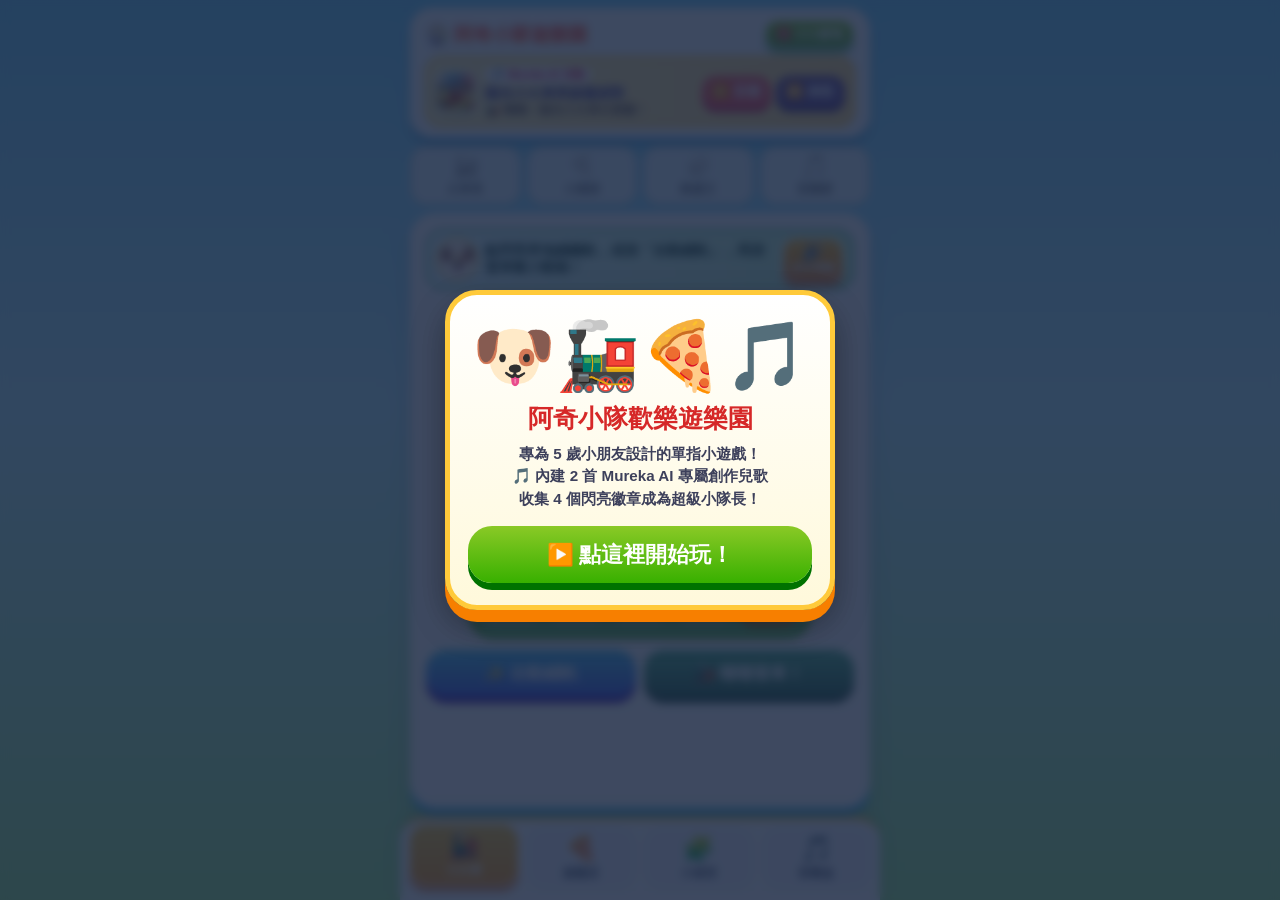
==== fun-park/index.html @ 5bff20da "feat: add Mureka Fun Park mini-games & upgrade 3D voxel models (flowers, grass, chalkboard, desk+cha" ====
<!DOCTYPE html>
<html lang="zh-Hant">
<head>
  <meta charset="UTF-8" />
  <meta name="viewport" content="width=device-width, initial-scale=1.0, maximum-scale=1.0, user-scalable=no" />
  <title>阿奇小隊歡樂遊樂園 🎡 Mureka 兒歌派對</title>
  <link rel="stylesheet" href="styles.css" />
</head>
<body>
  <!-- Kid-Friendly Drifting Sky Clouds -->
  <div class="sky-decor" aria-hidden="true">
    <span class="sky-cloud c1">☁️</span>
    <span class="sky-cloud c2">⛅</span>
    <span class="sky-cloud c3">☁️</span>
    <span class="sky-cloud c4">🎈</span>
  </div>

  <!-- Welcome Modal -->
  <div class="welcome-overlay" id="welcomeModal">
    <div class="welcome-card">
      <div class="welcome-mascot">🐶🚂🍕🎵</div>
      <div class="welcome-title">阿奇小隊歡樂遊樂園</div>
      <div class="welcome-sub">
        專為 5 歲小朋友設計的單指小遊戲！<br/>
        🎵 內建 2 首 <b>Mureka AI</b> 專屬創作兒歌<br/>
        收集 4 個閃亮徽章成為超級小隊長！
      </div>
      <button type="button" class="start-play-btn" id="startPlayBtn">▶️ 點這裡開始玩！</button>
    </div>
  </div>

  <!-- Super Duggee Grand Trophy Celebration Modal -->
  <div class="welcome-overlay trophy-overlay" id="trophyModal" hidden>
    <div class="welcome-card trophy-card">
      <div class="trophy-sparkles" aria-hidden="true">✨🌟🎆🌟✨</div>
      <div class="welcome-mascot trophy-mascot">🏆🐶👑</div>
      <div class="welcome-title trophy-title">超級阿奇總隊長大獎盃！</div>
      <div class="welcome-sub">
        太神啦！4 個閃亮徽章全部收集完成！<br/>
        全遊樂園的小動物都為你歡呼拍拍手！
      </div>
      <div class="trophy-badges-row">
        <span class="trophy-pill">🚂 火車長</span>
        <span class="trophy-pill">🍕 小廚師</span>
        <span class="trophy-pill">🧩 救援王</span>
        <span class="trophy-pill">🎵 音樂家</span>
      </div>
      <div class="trophy-actions">
        <button type="button" class="big-btn btn-orange" id="trophyFireworkBtn">🎆 放煙火慶祝！</button>
        <button type="button" class="start-play-btn" id="closeTrophyBtn">🎉 繼續開心玩！</button>
      </div>
    </div>
  </div>

  <div class="app-shell">
    <!-- Top Header & Mureka Music Box -->
    <header class="top-header">
      <div class="title-row">
        <div class="app-title">🎡 阿奇小隊遊樂園</div>
        <a class="back-mc-btn" href="../">🧱 小小麥塊</a>
      </div>
      <div class="mureka-bar">
        <img id="murekaCover" class="mureka-cover" src="audio/cover1.jpg" alt="Mureka Cover" />
        <div class="mureka-info">
          <span class="mureka-tag">🎵 Mureka AI 兒歌</span>
          <div class="mureka-song-title" id="songTitle">陽光小火車與披薩派對</div>
          <div class="mureka-lyric" id="songLyric">🚂 嘟嘟～陽光小火車出發囉！</div>
        </div>
        <div class="mureka-controls">
          <button class="music-btn" id="playPauseBtn" aria-label="播放或暫停">▶️ 音樂</button>
          <button class="music-btn secondary" id="nextSongBtn" aria-label="換歌">⏭️ 換歌</button>
        </div>
      </div>
    </header>

    <!-- Collectible Badges Bar -->
    <section class="badge-bar" aria-label="徽章收集列">
      <div class="badge-slot" id="badge-train">
        <span class="b-icon">🚂</span>
        <span>火車長</span>
      </div>
      <div class="badge-slot" id="badge-chef">
        <span class="b-icon">🍕</span>
        <span>小廚師</span>
      </div>
      <div class="badge-slot" id="badge-maze">
        <span class="b-icon">🧩</span>
        <span>救援王</span>
      </div>
      <div class="badge-slot" id="badge-music">
        <span class="b-icon">🎵</span>
        <span>音樂家</span>
      </div>
    </section>

    <!-- Super Duggee Grand Trophy Banner (Unlocks when all 4 badges are earned) -->
    <button type="button" class="grand-trophy-banner" id="grandTrophyBanner" hidden>
      <span class="gt-icon">🏆</span>
      <span class="gt-text">超級阿奇總隊長大獎盃！點我慶祝</span>
      <span class="gt-icon">👑</span>
    </button>

    <!-- Main Interactive Stage -->
    <main class="game-card">
      <!-- Game 1: Train Track Builder -->
      <section class="game-panel active" id="panel-train">
        <div class="coach-banner">
          <div class="coach-avatar" data-voice="train">🐶</div>
          <div class="coach-text" id="trainCoach">點閃亮草地鋪鐵軌，或按「自動鋪軌」，再按發車載小動物！</div>
          <button type="button" class="voice-guide-btn" data-voice="train" aria-label="語音導覽">
            <span class="vg-icon">🔊</span>
            <span>語音導覽</span>
          </button>
        </div>
        <div class="train-stage-wrap">
          <div class="whistle-toast" id="whistleToast" hidden>🚂💨 嘟—嘟～！火車鳴笛囉！</div>
          <div class="grid-5x5" id="trainGrid"></div>
        </div>
        <div class="action-row">
          <button type="button" class="big-btn btn-blue" id="autoTrackBtn">✨ 自動鋪軌</button>
          <button type="button" class="big-btn btn-green" id="runTrainBtn">🚂 嘟嘟發車！</button>
        </div>
      </section>

      <!-- Game 2: Pizza & Ice Cream Shop -->
      <section class="game-panel" id="panel-chef">
        <div class="coach-banner">
          <div class="coach-avatar" id="chefAvatar" data-voice="chef">🦁</div>
          <div class="coach-text" id="chefCoach">小客人肚子餓了！點下面的配料放到餐點上吧！</div>
          <button type="button" class="voice-guide-btn" data-voice="chef" aria-label="語音導覽">
            <span class="vg-icon">🔊</span>
            <span>語音導覽</span>
          </button>
        </div>
        <div class="chef-order-box">
          <div class="customer-box">
            <span class="customer-face" id="customerFace">🦁</span>
            <span id="orderTitle">想吃：陽光披薩</span>
          </div>
          <div class="order-targets" id="orderTargets"></div>
        </div>
        <div class="pizza-plate-wrap">
          <div class="pizza-base" id="pizzaBase"></div>
        </div>
        <div class="topping-grid" id="toppingGrid"></div>
        <div class="action-row">
          <button type="button" class="big-btn btn-orange" id="switchDishBtn">🍨 換做冰淇淋</button>
          <button type="button" class="big-btn btn-pink" id="serveDishBtn">🔥 烤好端上桌！</button>
        </div>
      </section>

      <!-- Game 3: Forest Rescue Maze -->
      <section class="game-panel" id="panel-maze">
        <div class="coach-banner">
          <div class="coach-avatar" data-voice="maze">🧭</div>
          <div class="coach-text" id="mazeCoach">點格子或方向鍵，幫阿奇敲碎石頭、救出小動物再到紅旗！</div>
          <button type="button" class="voice-guide-btn" data-voice="maze" aria-label="語音導覽">
            <span class="vg-icon">🔊</span>
            <span>語音導覽</span>
          </button>
        </div>
        <div class="grid-5x5" id="mazeGrid"></div>
        <div class="dpad-row">
          <button type="button" class="dpad-btn" data-dir="left">⬅️</button>
          <button type="button" class="dpad-btn" data-dir="up">⬆️</button>
          <button type="button" class="dpad-btn" data-dir="down">⬇️</button>
          <button type="button" class="dpad-btn" data-dir="right">➡️</button>
        </div>
        <div class="action-row">
          <button type="button" class="big-btn btn-blue" id="newMazeBtn">🔄 換一關迷宮</button>
        </div>
      </section>

      <!-- Game 4: Mureka Music Toybox -->
      <section class="game-panel" id="panel-music">
        <div class="coach-banner">
          <div class="coach-avatar" data-voice="music">🎤</div>
          <div class="coach-text" id="musicCoach">跟著 Mureka 兒歌一起彈彩虹木琴、點小動物合唱團！</div>
          <button type="button" class="voice-guide-btn" data-voice="music" aria-label="語音導覽">
            <span class="vg-icon">🔊</span>
            <span>語音導覽</span>
          </button>
        </div>
        <div class="animal-choir" id="animalChoir"></div>
        <div class="xylo-row" id="xyloRow"></div>
        <div class="drum-row" id="drumRow"></div>
        <div class="action-row">
          <button type="button" class="big-btn btn-rainbow" id="autoMelodyBtn">🎵 自動演奏兒歌</button>
        </div>
      </section>
    </main>

    <!-- Bottom Tab Navigation -->
    <nav class="bottom-tabs" aria-label="遊戲選擇">
      <button class="tab-btn active" data-tab="train">
        <span class="t-icon">🚂</span>
        <span>小火車</span>
      </button>
      <button class="tab-btn" data-tab="chef">
        <span class="t-icon">🍕</span>
        <span>披薩店</span>
      </button>
      <button class="tab-btn" data-tab="maze">
        <span class="t-icon">🧩</span>
        <span>小迷宮</span>
      </button>
      <button class="tab-btn" data-tab="music">
        <span class="t-icon">🎵</span>
        <span>音樂盒</span>
      </button>
    </nav>
  </div>

  <audio id="bgmAudio" preload="auto" loop></audio>
  <script src="game.js"></script>
</body>
</html>
---- fun-park/styles.css ----
* {
  box-sizing: border-box;
  margin: 0;
  padding: 0;
  user-select: none;
  -webkit-user-select: none;
  -webkit-touch-callout: none;
  -webkit-tap-highlight-color: transparent;
  touch-action: manipulation;
}

[hidden] {
  display: none !important;
}

body {
  font-family: "PingFang TC", "Microsoft JhengHei", "Noto Sans TC", sans-serif;
  background: linear-gradient(180deg, #74d4ff 0%, #b8f1ff 45%, #a2f08d 100%);
  min-height: 100vh;
  min-height: 100dvh;
  color: #2b2d42;
  overflow-x: hidden;
  display: flex;
  flex-direction: column;
  align-items: center;
}

/* Drifting Sky Clouds Background */
.sky-decor {
  position: fixed;
  inset: 0;
  pointer-events: none;
  z-index: 0;
  overflow: hidden;
}

.sky-cloud {
  position: absolute;
  opacity: 0.68;
  filter: drop-shadow(0 4px 8px rgba(255, 255, 255, 0.6));
  animation: driftCloud 34s linear infinite;
}

.sky-cloud.c1 { top: 4%; left: -12%; font-size: 3.2rem; animation-duration: 32s; }
.sky-cloud.c2 { top: 16%; left: -18%; font-size: 2.6rem; animation-duration: 42s; animation-delay: -14s; }
.sky-cloud.c3 { top: 32%; left: -15%; font-size: 2.8rem; animation-duration: 38s; animation-delay: -24s; }
.sky-cloud.c4 { top: 24%; left: -10%; font-size: 2rem; animation-duration: 28s; animation-delay: -7s; opacity: 0.78; }

@keyframes driftCloud {
  0% { transform: translateX(0) translateY(0); }
  50% { transform: translateX(60vw) translateY(-8px); }
  100% { transform: translateX(125vw) translateY(0); }
}

.app-shell {
  width: 100%;
  max-width: 480px;
  min-height: 100vh;
  min-height: 100dvh;
  display: flex;
  flex-direction: column;
  padding: 8px 10px calc(92px + env(safe-area-inset-bottom, 0px));
  position: relative;
  z-index: 1;
}

/* Header & Mureka Player */
.top-header {
  background: rgba(255, 255, 255, 0.94);
  border-radius: 22px;
  padding: 8px 12px;
  box-shadow: 0 6px 0 #4ea8de, 0 8px 16px rgba(0,0,0,0.12);
  border: 3px solid #ffffff;
  margin-bottom: 8px;
}

.title-row {
  display: flex;
  align-items: center;
  justify-content: space-between;
  margin-bottom: 6px;
}

.app-title {
  font-size: 1.2rem;
  font-weight: 900;
  color: #ff595e;
  text-shadow: 1px 1px 0 #ffe66d;
  display: flex;
  align-items: center;
  gap: 6px;
}

.back-mc-btn {
  text-decoration: none;
  background: linear-gradient(180deg, #8ac926, #55a630);
  color: #fff;
  font-size: 0.78rem;
  font-weight: 800;
  padding: 5px 10px;
  border-radius: 14px;
  box-shadow: 0 3px 0 #2b9348;
  border: 2px solid #fff;
}

.mureka-bar {
  display: flex;
  align-items: center;
  gap: 8px;
  background: linear-gradient(90deg, #fff3b0, #ffda85);
  border-radius: 16px;
  padding: 6px 8px;
  border: 2px solid #ffca3a;
}

.mureka-cover {
  width: 42px;
  height: 42px;
  border-radius: 12px;
  object-fit: cover;
  border: 2px solid #fff;
  box-shadow: 0 2px 6px rgba(0,0,0,0.18);
  animation: spinSlow 10s linear infinite;
  animation-play-state: paused;
}

.mureka-cover.playing {
  animation-play-state: running;
}

@keyframes spinSlow {
  from { transform: rotate(0deg); }
  to { transform: rotate(360deg); }
}

.mureka-info {
  flex: 1;
  min-width: 0;
}

.mureka-tag {
  font-size: 0.68rem;
  font-weight: 800;
  color: #d90429;
  background: #fff;
  padding: 1px 6px;
  border-radius: 8px;
  display: inline-block;
  margin-bottom: 2px;
}

.mureka-song-title {
  font-size: 0.85rem;
  font-weight: 900;
  color: #3d348b;
  white-space: nowrap;
  overflow: hidden;
  text-overflow: ellipsis;
}

.mureka-lyric {
  font-size: 0.74rem;
  color: #6c584c;
  font-weight: 700;
  white-space: nowrap;
  overflow: hidden;
  text-overflow: ellipsis;
}

.mureka-controls {
  display: flex;
  gap: 5px;
}

.music-btn {
  border: none;
  background: #ff595e;
  color: #fff;
  font-size: 0.85rem;
  font-weight: 900;
  padding: 7px 10px;
  border-radius: 14px;
  box-shadow: 0 4px 0 #c9184a;
  cursor: pointer;
  display: flex;
  align-items: center;
  gap: 3px;
}

.music-btn.secondary {
  background: #6a4c93;
  box-shadow: 0 4px 0 #4a2c73;
}

.music-btn:active {
  transform: translateY(2px);
}

/* Badges Bar */
.badge-bar {
  display: grid;
  grid-template-columns: repeat(4, 1fr);
  gap: 6px;
  margin-bottom: 8px;
}

.badge-slot {
  background: rgba(255,255,255,0.75);
  border: 2px dashed #adb5bd;
  border-radius: 16px;
  padding: 5px 4px;
  text-align: center;
  font-size: 0.75rem;
  font-weight: 800;
  color: #6c757d;
  transition: all 0.3s cubic-bezier(0.34, 1.56, 0.64, 1);
  display: flex;
  flex-direction: column;
  align-items: center;
  gap: 2px;
}

.badge-slot .b-icon {
  font-size: 1.35rem;
  filter: grayscale(1) opacity(0.45);
  transition: all 0.3s;
}

.badge-slot.earned {
  background: linear-gradient(180deg, #fff9db, #ffec99);
  border: 2px solid #fcc419;
  color: #d9480f;
  box-shadow: 0 4px 0 #f59f00;
  transform: scale(1.03);
}

.badge-slot.earned .b-icon {
  filter: none;
  animation: bounceBadge 1.5s infinite;
}

@keyframes bounceBadge {
  0%, 100% { transform: translateY(0); }
  50% { transform: translateY(-4px) scale(1.1); }
}

/* Super Duggee Grand Trophy Banner */
.grand-trophy-banner {
  width: 100%;
  background: linear-gradient(90deg, #ffe066, #ffd43b, #ffec99, #fcc419);
  border: 3px solid #fff;
  border-radius: 18px;
  padding: 7px 12px;
  margin-bottom: 8px;
  display: flex;
  align-items: center;
  justify-content: center;
  gap: 8px;
  font-size: 0.88rem;
  font-weight: 900;
  color: #b5179e;
  box-shadow: 0 5px 0 #e67700, 0 6px 14px rgba(245, 159, 0, 0.35);
  cursor: pointer;
  animation: pulseGold 2s ease-in-out infinite;
}

.grand-trophy-banner:active {
  transform: translateY(3px);
}

.grand-trophy-banner .gt-icon {
  font-size: 1.3rem;
}

@keyframes pulseGold {
  0%, 100% { transform: scale(1); }
  50% { transform: scale(1.02); filter: brightness(1.05); }
}

/* Main Stage Card */
.game-card {
  flex: 1;
  background: rgba(255, 255, 255, 0.95);
  border-radius: 26px;
  padding: 12px;
  border: 4px solid #fff;
  box-shadow: 0 8px 0 #48bfe3, 0 12px 24px rgba(0,0,0,0.14);
  display: flex;
  flex-direction: column;
  justify-content: space-between;
  position: relative;
  overflow: hidden;
}

.game-panel {
  display: none;
  flex-direction: column;
  height: 100%;
  gap: 8px;
}

.game-panel.active {
  display: flex;
}

.coach-banner {
  background: linear-gradient(90deg, #e0fbfc, #c2f8cb);
  border: 2px solid #52b788;
  border-radius: 18px;
  padding: 6px 8px;
  display: flex;
  align-items: center;
  gap: 7px;
}

.coach-avatar {
  font-size: 1.85rem;
  background: #fff;
  width: 42px;
  height: 42px;
  border-radius: 50%;
  display: flex;
  align-items: center;
  justify-content: center;
  border: 2px solid #ffca3a;
  flex-shrink: 0;
  cursor: pointer;
}

.coach-text {
  flex: 1;
  min-width: 0;
  font-size: 0.88rem;
  font-weight: 900;
  color: #1b4332;
  line-height: 1.25;
}

/* One-Tap Voice Guide Button */
.voice-guide-btn {
  flex-shrink: 0;
  border: 2px solid #fff;
  background: linear-gradient(180deg, #ffca3a, #f77f00);
  color: #fff;
  border-radius: 14px;
  padding: 4px 7px;
  min-width: 56px;
  min-height: 44px;
  display: flex;
  flex-direction: column;
  align-items: center;
  justify-content: center;
  gap: 1px;
  font-size: 0.68rem;
  font-weight: 900;
  text-shadow: 0 1px 1px rgba(0,0,0,0.28);
  box-shadow: 0 4px 0 #d9480f;
  cursor: pointer;
  transition: transform 0.12s;
}

.voice-guide-btn .vg-icon {
  font-size: 1.1rem;
  line-height: 1;
}

.voice-guide-btn:active {
  transform: translateY(3px);
}

.voice-guide-btn.speaking {
  background: linear-gradient(180deg, #ff595e, #d90429);
  box-shadow: 0 0 0 4px rgba(255, 89, 94, 0.35), 0 3px 0 #9b001f;
  animation: bounceBadge 0.7s infinite;
}

/* Train Stage & Whistle Toast */
.train-stage-wrap {
  position: relative;
  width: 100%;
}

.whistle-toast {
  position: absolute;
  top: -6px;
  left: 50%;
  transform: translateX(-50%);
  z-index: 8;
  background: linear-gradient(90deg, #ff595e, #ff9f1c);
  color: #fff;
  border: 2px solid #fff;
  border-radius: 999px;
  padding: 4px 14px;
  font-size: 0.85rem;
  font-weight: 900;
  white-space: nowrap;
  box-shadow: 0 4px 12px rgba(0,0,0,0.22);
  pointer-events: none;
  animation: popIn 0.28s cubic-bezier(0.34, 1.56, 0.64, 1);
}

/* Grids (5x5 for Train & Maze) */
.grid-5x5 {
  display: grid;
  grid-template-columns: repeat(5, 1fr);
  gap: 6px;
  width: 100%;
  max-width: 340px;
  margin: 0 auto;
  aspect-ratio: 1 / 1;
  background: #80ed99;
  padding: 8px;
  border-radius: 22px;
  border: 4px solid #38b000;
  box-shadow: inset 0 4px 8px rgba(0,0,0,0.12);
}

.grid-cell {
  background: #b7efc5;
  border-radius: 14px;
  border: 2px solid #6ede8a;
  display: flex;
  align-items: center;
  justify-content: center;
  font-size: 1.75rem;
  position: relative;
  cursor: pointer;
  transition: transform 0.15s, background 0.2s;
}

.grid-cell:active {
  transform: scale(0.9);
}

.grid-cell.guide-gap {
  background: #d8f8b7;
  border: 2px dashed #e67700;
  animation: softHint 1.6s ease-in-out infinite;
}

.grid-cell.guide-gap::before {
  content: "✨";
  font-size: 0.95rem;
  opacity: 0.65;
  position: absolute;
}

.grid-cell.objective-glow {
  box-shadow: 0 0 0 3px #ffca3a, 0 0 12px rgba(255, 159, 28, 0.75);
  border-color: #f77f00;
  animation: softHint 1.4s ease-in-out infinite;
}

@keyframes softHint {
  0%, 100% { transform: scale(1); }
  50% { transform: scale(1.05); }
}

.grid-cell.track {
  background: #ffe5ad;
  border-color: #d97706;
  box-shadow: inset 0 0 0 3px #b45309;
}

.grid-cell.track::after {
  content: "═";
  font-size: 1.4rem;
  color: #78350f;
  font-weight: 900;
  position: absolute;
  opacity: 0.45;
}

.grid-cell.station {
  background: #ffd166;
  border-color: #f77f00;
}

.grid-cell.active-train {
  background: #ffca3a !important;
  transform: scale(1.1);
  z-index: 2;
  box-shadow: 0 0 14px #ff595e;
}

.cell-emoji {
  position: relative;
  z-index: 2;
}

/* Big Action Buttons */
.action-row {
  display: flex;
  gap: 8px;
  justify-content: center;
  margin-top: 4px;
}

.big-btn {
  flex: 1;
  border: none;
  border-radius: 20px;
  padding: 12px 10px;
  font-size: 1.05rem;
  font-weight: 900;
  color: #fff;
  cursor: pointer;
  display: flex;
  align-items: center;
  justify-content: center;
  gap: 6px;
  transition: transform 0.12s;
}

.big-btn:active {
  transform: translateY(4px);
}

.btn-green {
  background: linear-gradient(180deg, #52b788, #2d6a4f);
  box-shadow: 0 6px 0 #1b4332;
}

.btn-orange {
  background: linear-gradient(180deg, #ff9f1c, #f77f00);
  box-shadow: 0 6px 0 #d62828;
}

.btn-blue {
  background: linear-gradient(180deg, #4cc9f0, #4361ee);
  box-shadow: 0 6px 0 #3a0ca3;
}

.btn-pink {
  background: linear-gradient(180deg, #ff70a6, #ff0a54);
  box-shadow: 0 6px 0 #a4133c;
}

.btn-rainbow {
  background: linear-gradient(90deg, #ff595e 0%, #ff9f1c 25%, #38b000 52%, #1982c4 78%, #8338ec 100%);
  box-shadow: 0 6px 0 #480ca8;
  text-shadow: 0 1px 2px rgba(0,0,0,0.3);
}

.btn-rainbow.playing-melody {
  background: linear-gradient(180deg, #ff595e, #d90429);
  box-shadow: 0 6px 0 #800f2f;
}

.pulse-cta {
  animation: ctaPulse 1.1s ease-in-out infinite;
}

@keyframes ctaPulse {
  0%, 100% { transform: scale(1); }
  50% { transform: scale(1.04); filter: brightness(1.1); }
}

/* Pizza & Ice Cream Chef */
.chef-order-box {
  background: #fff3b0;
  border: 3px solid #ffca3a;
  border-radius: 20px;
  padding: 8px 10px;
  display: flex;
  align-items: center;
  justify-content: space-between;
}

.customer-box {
  display: flex;
  align-items: center;
  gap: 6px;
  font-weight: 900;
  font-size: 0.95rem;
}

.customer-face {
  font-size: 2.2rem;
  animation: bounceBadge 1.6s infinite;
}

.order-targets {
  display: flex;
  gap: 6px;
}

.target-pill {
  background: #fff;
  border: 2px solid #ff9f1c;
  border-radius: 14px;
  padding: 4px 8px;
  font-size: 1.25rem;
  display: flex;
  align-items: center;
  gap: 2px;
}

.target-pill.done {
  background: #d8f3dc;
  border-color: #2b9348;
}

.pizza-plate-wrap {
  display: flex;
  justify-content: center;
  align-items: center;
  padding: 6px 0;
}

.pizza-base {
  width: 185px;
  height: 185px;
  border-radius: 50%;
  background: radial-gradient(circle, #ffe66d 58%, #f4a261 62%, #e76f51 100%);
  border: 6px solid #fff;
  box-shadow: 0 8px 20px rgba(0,0,0,0.18);
  position: relative;
  display: flex;
  align-items: center;
  justify-content: center;
}

.pizza-base.icecream-mode {
  background: radial-gradient(circle, #ffd6ff 55%, #ff99c8 75%, #ddb892 100%);
}

.dropped-topping {
  position: absolute;
  font-size: 2rem;
  animation: popIn 0.3s cubic-bezier(0.34, 1.56, 0.64, 1);
  filter: drop-shadow(0 3px 3px rgba(0,0,0,0.2));
}

@keyframes popIn {
  from { transform: scale(0) rotate(-30deg); }
  to { transform: scale(1) rotate(0deg); }
}

.topping-grid {
  display: grid;
  grid-template-columns: repeat(3, 1fr);
  gap: 8px;
}

.topping-btn {
  background: #fff;
  border: 3px solid #ffd166;
  border-radius: 18px;
  padding: 8px 4px;
  font-size: 0.9rem;
  font-weight: 900;
  color: #3d405b;
  box-shadow: 0 4px 0 #f4a261;
  display: flex;
  flex-direction: column;
  align-items: center;
  gap: 2px;
  cursor: pointer;
}

.topping-btn span.t-emo {
  font-size: 1.7rem;
}

.topping-btn:active {
  transform: translateY(3px);
}

/* Maze D-pad */
.dpad-row {
  display: grid;
  grid-template-columns: repeat(4, 1fr);
  gap: 8px;
}

.dpad-btn {
  background: linear-gradient(180deg, #ffca3a, #ff9f1c);
  border: 2px solid #fff;
  border-radius: 18px;
  padding: 10px 0;
  font-size: 1.5rem;
  box-shadow: 0 5px 0 #e36414;
  cursor: pointer;
}

.dpad-btn:active {
  transform: translateY(3px);
}

/* Music Party Box */
.xylo-row {
  display: grid;
  grid-template-columns: repeat(8, 1fr);
  gap: 4px;
  align-items: end;
  height: 118px;
  padding: 6px;
  background: #f8f9fa;
  border-radius: 20px;
  border: 3px solid #dee2e6;
}

.xylo-key {
  border: none;
  border-radius: 14px;
  color: #fff;
  font-weight: 900;
  font-size: 0.82rem;
  display: flex;
  flex-direction: column;
  align-items: center;
  justify-content: space-between;
  padding: 8px 2px;
  cursor: pointer;
  position: relative;
  box-shadow: 0 5px 0 rgba(0,0,0,0.22);
  transition: transform 0.12s, filter 0.12s, box-shadow 0.12s;
}

.xylo-key:active, .xylo-key.hit {
  transform: translateY(4px) scale(0.95);
  filter: brightness(1.2);
}

.xylo-key.auto-glow {
  transform: translateY(-7px) scale(1.07);
  filter: brightness(1.25);
  box-shadow: 0 0 16px rgba(255, 202, 58, 0.95), 0 6px 0 rgba(0,0,0,0.2);
  z-index: 4;
}

.animal-choir {
  display: grid;
  grid-template-columns: repeat(4, 1fr);
  gap: 8px;
}

.choir-btn {
  background: linear-gradient(180deg, #fff, #f1faee);
  border: 3px solid #a8dadc;
  border-radius: 20px;
  padding: 8px 4px;
  display: flex;
  flex-direction: column;
  align-items: center;
  gap: 3px;
  font-weight: 900;
  font-size: 0.82rem;
  color: #1d3557;
  box-shadow: 0 5px 0 #457b9d;
  cursor: pointer;
}

.choir-btn .c-emo {
  font-size: 2rem;
}

.choir-btn.singing {
  background: #fffae5;
  border-color: #ff595e;
  transform: translateY(-4px) scale(1.06);
}

.drum-row {
  display: grid;
  grid-template-columns: repeat(4, 1fr);
  gap: 8px;
}

.drum-btn {
  background: linear-gradient(180deg, #cdb4db, #9d4edd);
  color: #fff;
  border: 2px solid #fff;
  border-radius: 18px;
  padding: 9px 4px;
  font-size: 0.85rem;
  font-weight: 900;
  box-shadow: 0 4px 0 #5a189a;
  cursor: pointer;
  display: flex;
  flex-direction: column;
  align-items: center;
}

.drum-btn span {
  font-size: 1.5rem;
}

/* Bottom Navigation Tabs */
.bottom-tabs {
  position: fixed;
  bottom: 0;
  left: 50%;
  transform: translateX(-50%);
  width: 100%;
  max-width: 480px;
  background: rgba(255,255,255,0.96);
  border-top: 4px solid #ffca3a;
  padding: 6px 8px calc(10px + env(safe-area-inset-bottom, 0px));
  display: grid;
  grid-template-columns: repeat(4, 1fr);
  gap: 6px;
  z-index: 50;
  border-radius: 24px 24px 0 0;
  box-shadow: 0 -4px 16px rgba(0,0,0,0.12);
}

.tab-btn {
  border: 2px solid transparent;
  background: #f1f5f9;
  border-radius: 18px;
  padding: 6px 4px;
  display: flex;
  flex-direction: column;
  align-items: center;
  gap: 2px;
  font-size: 0.78rem;
  font-weight: 900;
  color: #475569;
  cursor: pointer;
}

.tab-btn .t-icon {
  font-size: 1.55rem;
}

.tab-btn.active {
  background: linear-gradient(180deg, #ffca3a, #ff9f1c);
  color: #fff;
  border-color: #fff;
  box-shadow: 0 4px 0 #e36414;
  transform: translateY(-3px);
}

/* Welcome Overlay & Celebration Modal */
.welcome-overlay {
  position: fixed;
  inset: 0;
  background: rgba(20, 33, 61, 0.82);
  backdrop-filter: blur(5px);
  z-index: 100;
  display: flex;
  align-items: center;
  justify-content: center;
  padding: 18px;
}

.welcome-card {
  background: linear-gradient(180deg, #ffffff, #fff9db);
  border: 5px solid #ffca3a;
  border-radius: 32px;
  padding: 22px 18px;
  max-width: 390px;
  width: 100%;
  text-align: center;
  box-shadow: 0 12px 0 #f77f00, 0 16px 32px rgba(0,0,0,0.35);
}

.welcome-mascot {
  font-size: 4.2rem;
  margin-bottom: 6px;
  animation: bounceBadge 1.4s infinite;
}

.welcome-title {
  font-size: 1.55rem;
  font-weight: 900;
  color: #d62828;
  margin-bottom: 8px;
}

.welcome-sub {
  font-size: 0.95rem;
  font-weight: 800;
  color: #3d405b;
  margin-bottom: 16px;
  line-height: 1.45;
}

.start-play-btn {
  width: 100%;
  border: none;
  background: linear-gradient(180deg, #8ac926, #38b000);
  color: #fff;
  font-size: 1.35rem;
  font-weight: 900;
  padding: 14px;
  border-radius: 24px;
  box-shadow: 0 7px 0 #007200;
  cursor: pointer;
}

.start-play-btn:active {
  transform: translateY(4px);
}

/* Super Duggee Grand Trophy Modal Polish */
.trophy-overlay {
  z-index: 120;
}

.trophy-card {
  background: linear-gradient(180deg, #fffdf0 0%, #ffec99 100%);
  border: 6px solid #fcc419;
  box-shadow: 0 12px 0 #e67700, 0 0 40px rgba(255, 212, 59, 0.7);
  animation: popIn 0.38s cubic-bezier(0.34, 1.56, 0.64, 1);
}

.trophy-sparkles {
  font-size: 1.45rem;
  letter-spacing: 4px;
  margin-bottom: 2px;
}

.trophy-mascot {
  font-size: 4.5rem;
}

.trophy-title {
  color: #b5179e;
  text-shadow: 1px 1px 0 #fff;
}

.trophy-badges-row {
  display: grid;
  grid-template-columns: repeat(2, 1fr);
  gap: 8px;
  margin-bottom: 16px;
}

.trophy-pill {
  background: #fff;
  border: 2px solid #f59f00;
  border-radius: 14px;
  padding: 6px 8px;
  font-size: 0.92rem;
  font-weight: 900;
  color: #d9480f;
  box-shadow: 0 3px 0 #fcc419;
}

.trophy-actions {
  display: flex;
  flex-direction: column;
  gap: 10px;
}

/* Particles, Touch Sparkles & Steam Puffs */
.floating-fx {
  position: fixed;
  pointer-events: none;
  z-index: 130;
  font-size: 2rem;
  animation: floatUp 1.2s ease-out forwards;
}

.tap-sparkle {
  position: fixed;
  pointer-events: none;
  z-index: 140;
  font-size: 1.2rem;
  animation: sparkleBurst 0.55s ease-out forwards;
}

.steam-puff {
  position: fixed;
  pointer-events: none;
  z-index: 95;
  font-size: 1.65rem;
  animation: puffUp 0.95s ease-out forwards;
}

@keyframes floatUp {
  0% { opacity: 1; transform: translateY(0) scale(0.8); }
  100% { opacity: 0; transform: translateY(-110px) scale(1.4); }
}

@keyframes sparkleBurst {
  0% { opacity: 1; transform: translate(-50%, -50%) scale(0.4) rotate(0deg); }
  100% { opacity: 0; transform: translate(var(--dx, 0px), var(--dy, -36px)) scale(1.25) rotate(45deg); }
}

@keyframes puffUp {
  0% { opacity: 0.95; transform: translate(-50%, -50%) scale(0.5); }
  100% { opacity: 0; transform: translate(calc(-50% + var(--sx, 14px)), -65px) scale(1.55); }
}
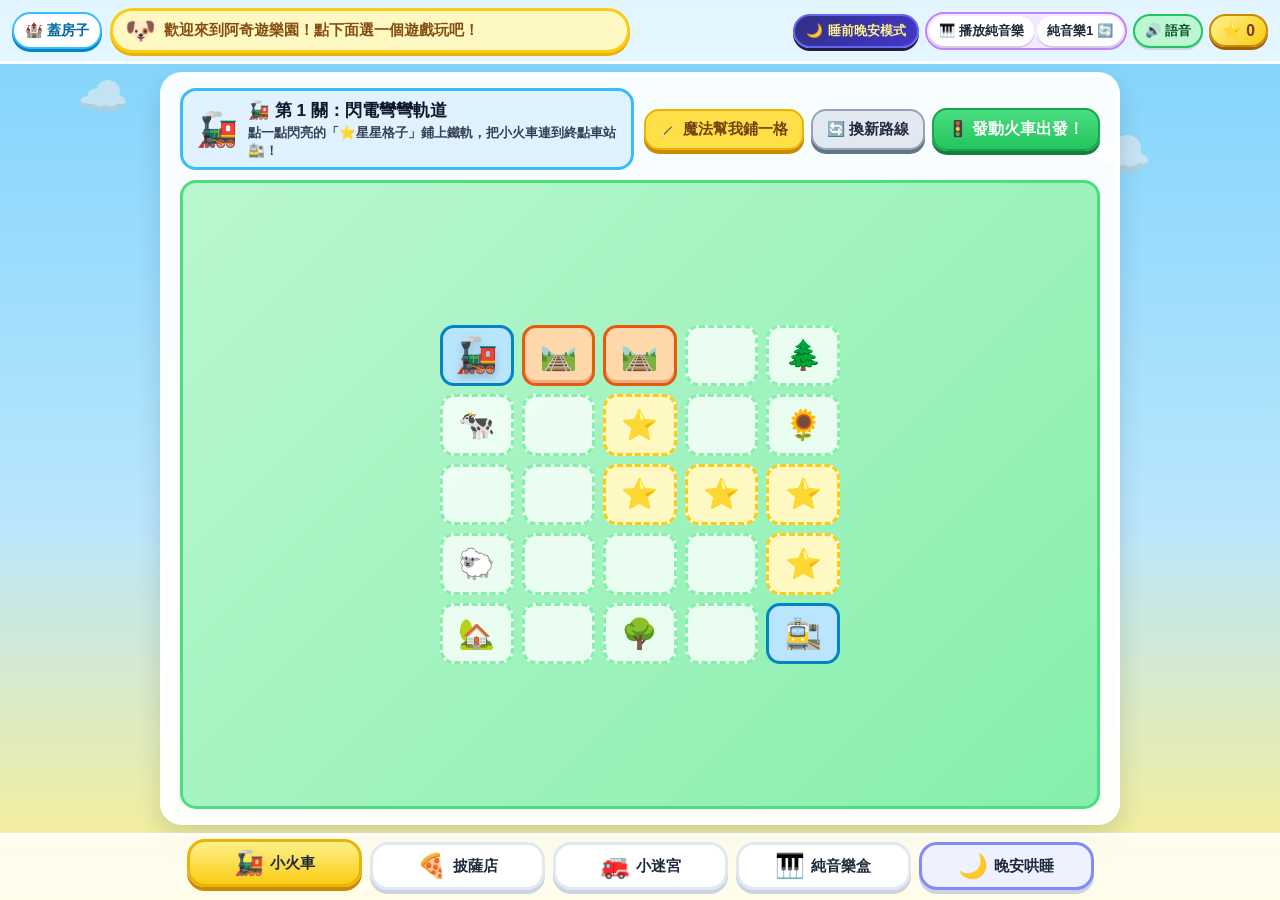
==== commit 6f59dad1: "Fix Minicraft UI disappearing bars, optimize 3D WebGL performance, expand 18x18 island & 9 3D props," ====
--- a/fun-park/index.html
+++ b/fun-park/index.html
@@ -1,217 +1,339 @@
 <!DOCTYPE html>
-<html lang="zh-Hant">
+<html lang="zh-TW">
 <head>
+  <link rel="icon" href="data:,">
   <meta charset="UTF-8" />
   <meta name="viewport" content="width=device-width, initial-scale=1.0, maximum-scale=1.0, user-scalable=no" />
-  <title>阿奇小隊歡樂遊樂園 🎡 Mureka 兒歌派對</title>
-  <link rel="stylesheet" href="styles.css" />
+  <title>🎪 阿奇小隊歡樂遊樂園 — 5歲兒童益智互動世界 (純音樂 & 睡前晚安版)</title>
+  <link rel="stylesheet" href="./styles.css" />
 </head>
 <body>
-  <!-- Kid-Friendly Drifting Sky Clouds -->
+  <!-- Floating Sky & Starry Night Background -->
   <div class="sky-decor" aria-hidden="true">
-    <span class="sky-cloud c1">☁️</span>
-    <span class="sky-cloud c2">⛅</span>
-    <span class="sky-cloud c3">☁️</span>
-    <span class="sky-cloud c4">🎈</span>
-  </div>
-
-  <!-- Welcome Modal -->
-  <div class="welcome-overlay" id="welcomeModal">
-    <div class="welcome-card">
-      <div class="welcome-mascot">🐶🚂🍕🎵</div>
-      <div class="welcome-title">阿奇小隊歡樂遊樂園</div>
-      <div class="welcome-sub">
-        專為 5 歲小朋友設計的單指小遊戲！<br/>
-        🎵 內建 2 首 <b>Mureka AI</b> 專屬創作兒歌<br/>
-        收集 4 個閃亮徽章成為超級小隊長！
-      </div>
-      <button type="button" class="start-play-btn" id="startPlayBtn">▶️ 點這裡開始玩！</button>
+    <div class="cloud c1">☁️</div>
+    <div class="cloud c2">☁️</div>
+    <div class="cloud c3">🎈</div>
+    <div class="night-stars" id="bgNightStars">
+      <span class="n-star s1">✨</span>
+      <span class="n-star s2">⭐</span>
+      <span class="n-star s3">🌙</span>
+      <span class="n-star s4">✨</span>
+      <span class="n-star s5">⭐</span>
+      <span class="n-star s6">💤</span>
     </div>
   </div>
 
-  <!-- Super Duggee Grand Trophy Celebration Modal -->
-  <div class="welcome-overlay trophy-overlay" id="trophyModal" hidden>
-    <div class="welcome-card trophy-card">
-      <div class="trophy-sparkles" aria-hidden="true">✨🌟🎆🌟✨</div>
-      <div class="welcome-mascot trophy-mascot">🏆🐶👑</div>
-      <div class="welcome-title trophy-title">超級阿奇總隊長大獎盃！</div>
-      <div class="welcome-sub">
-        太神啦！4 個閃亮徽章全部收集完成！<br/>
-        全遊樂園的小動物都為你歡呼拍拍手！
-      </div>
-      <div class="trophy-badges-row">
-        <span class="trophy-pill">🚂 火車長</span>
-        <span class="trophy-pill">🍕 小廚師</span>
-        <span class="trophy-pill">🧩 救援王</span>
-        <span class="trophy-pill">🎵 音樂家</span>
-      </div>
-      <div class="trophy-actions">
-        <button type="button" class="big-btn btn-orange" id="trophyFireworkBtn">🎆 放煙火慶祝！</button>
-        <button type="button" class="start-play-btn" id="closeTrophyBtn">🎉 繼續開心玩！</button>
+  <!-- Top Compact App Bar -->
+  <header class="top-bar">
+    <div class="brand-group">
+      <a href="../index.html" class="back-voxel-btn" title="回到3D蓋房子">🏰 蓋房子</a>
+      <div class="coach-badge" id="coachBtn" role="button" tabindex="0" title="點我聽阿奇說話">
+        <span class="coach-avatar" id="coachAvatarEmoji">🐶</span>
+        <span class="coach-text" id="coachSpeech">歡迎來到阿奇遊樂園！點下面選一個遊戲玩吧！</span>
       </div>
     </div>
-  </div>
-
-  <div class="app-shell">
-    <!-- Top Header & Mureka Music Box -->
-    <header class="top-header">
-      <div class="title-row">
-        <div class="app-title">🎡 阿奇小隊遊樂園</div>
-        <a class="back-mc-btn" href="../">🧱 小小麥塊</a>
-      </div>
-      <div class="mureka-bar">
-        <img id="murekaCover" class="mureka-cover" src="audio/cover1.jpg" alt="Mureka Cover" />
-        <div class="mureka-info">
-          <span class="mureka-tag">🎵 Mureka AI 兒歌</span>
-          <div class="mureka-song-title" id="songTitle">陽光小火車與披薩派對</div>
-          <div class="mureka-lyric" id="songLyric">🚂 嘟嘟～陽光小火車出發囉！</div>
-        </div>
-        <div class="mureka-controls">
-          <button class="music-btn" id="playPauseBtn" aria-label="播放或暫停">▶️ 音樂</button>
-          <button class="music-btn secondary" id="nextSongBtn" aria-label="換歌">⏭️ 換歌</button>
-        </div>
-      </div>
-    </header>
-
-    <!-- Collectible Badges Bar -->
-    <section class="badge-bar" aria-label="徽章收集列">
-      <div class="badge-slot" id="badge-train">
-        <span class="b-icon">🚂</span>
-        <span>火車長</span>
-      </div>
-      <div class="badge-slot" id="badge-chef">
-        <span class="b-icon">🍕</span>
-        <span>小廚師</span>
-      </div>
-      <div class="badge-slot" id="badge-maze">
-        <span class="b-icon">🧩</span>
-        <span>救援王</span>
-      </div>
-      <div class="badge-slot" id="badge-music">
-        <span class="b-icon">🎵</span>
-        <span>音樂家</span>
-      </div>
-    </section>
-
-    <!-- Super Duggee Grand Trophy Banner (Unlocks when all 4 badges are earned) -->
-    <button type="button" class="grand-trophy-banner" id="grandTrophyBanner" hidden>
-      <span class="gt-icon">🏆</span>
-      <span class="gt-text">超級阿奇總隊長大獎盃！點我慶祝</span>
-      <span class="gt-icon">👑</span>
-    </button>
-
-    <!-- Main Interactive Stage -->
-    <main class="game-card">
-      <!-- Game 1: Train Track Builder -->
-      <section class="game-panel active" id="panel-train">
-        <div class="coach-banner">
-          <div class="coach-avatar" data-voice="train">🐶</div>
-          <div class="coach-text" id="trainCoach">點閃亮草地鋪鐵軌，或按「自動鋪軌」，再按發車載小動物！</div>
-          <button type="button" class="voice-guide-btn" data-voice="train" aria-label="語音導覽">
-            <span class="vg-icon">🔊</span>
-            <span>語音導覽</span>
-          </button>
-        </div>
-        <div class="train-stage-wrap">
-          <div class="whistle-toast" id="whistleToast" hidden>🚂💨 嘟—嘟～！火車鳴笛囉！</div>
-          <div class="grid-5x5" id="trainGrid"></div>
-        </div>
-        <div class="action-row">
-          <button type="button" class="big-btn btn-blue" id="autoTrackBtn">✨ 自動鋪軌</button>
-          <button type="button" class="big-btn btn-green" id="runTrainBtn">🚂 嘟嘟發車！</button>
-        </div>
-      </section>
-
-      <!-- Game 2: Pizza & Ice Cream Shop -->
-      <section class="game-panel" id="panel-chef">
-        <div class="coach-banner">
-          <div class="coach-avatar" id="chefAvatar" data-voice="chef">🦁</div>
-          <div class="coach-text" id="chefCoach">小客人肚子餓了！點下面的配料放到餐點上吧！</div>
-          <button type="button" class="voice-guide-btn" data-voice="chef" aria-label="語音導覽">
-            <span class="vg-icon">🔊</span>
-            <span>語音導覽</span>
-          </button>
-        </div>
-        <div class="chef-order-box">
-          <div class="customer-box">
-            <span class="customer-face" id="customerFace">🦁</span>
-            <span id="orderTitle">想吃：陽光披薩</span>
-          </div>
-          <div class="order-targets" id="orderTargets"></div>
-        </div>
-        <div class="pizza-plate-wrap">
-          <div class="pizza-base" id="pizzaBase"></div>
-        </div>
-        <div class="topping-grid" id="toppingGrid"></div>
-        <div class="action-row">
-          <button type="button" class="big-btn btn-orange" id="switchDishBtn">🍨 換做冰淇淋</button>
-          <button type="button" class="big-btn btn-pink" id="serveDishBtn">🔥 烤好端上桌！</button>
-        </div>
-      </section>
-
-      <!-- Game 3: Forest Rescue Maze -->
-      <section class="game-panel" id="panel-maze">
-        <div class="coach-banner">
-          <div class="coach-avatar" data-voice="maze">🧭</div>
-          <div class="coach-text" id="mazeCoach">點格子或方向鍵，幫阿奇敲碎石頭、救出小動物再到紅旗！</div>
-          <button type="button" class="voice-guide-btn" data-voice="maze" aria-label="語音導覽">
-            <span class="vg-icon">🔊</span>
-            <span>語音導覽</span>
-          </button>
-        </div>
-        <div class="grid-5x5" id="mazeGrid"></div>
-        <div class="dpad-row">
-          <button type="button" class="dpad-btn" data-dir="left">⬅️</button>
-          <button type="button" class="dpad-btn" data-dir="up">⬆️</button>
-          <button type="button" class="dpad-btn" data-dir="down">⬇️</button>
-          <button type="button" class="dpad-btn" data-dir="right">➡️</button>
-        </div>
-        <div class="action-row">
-          <button type="button" class="big-btn btn-blue" id="newMazeBtn">🔄 換一關迷宮</button>
-        </div>
-      </section>
-
-      <!-- Game 4: Mureka Music Toybox -->
-      <section class="game-panel" id="panel-music">
-        <div class="coach-banner">
-          <div class="coach-avatar" data-voice="music">🎤</div>
-          <div class="coach-text" id="musicCoach">跟著 Mureka 兒歌一起彈彩虹木琴、點小動物合唱團！</div>
-          <button type="button" class="voice-guide-btn" data-voice="music" aria-label="語音導覽">
-            <span class="vg-icon">🔊</span>
-            <span>語音導覽</span>
-          </button>
-        </div>
-        <div class="animal-choir" id="animalChoir"></div>
-        <div class="xylo-row" id="xyloRow"></div>
-        <div class="drum-row" id="drumRow"></div>
-        <div class="action-row">
-          <button type="button" class="big-btn btn-rainbow" id="autoMelodyBtn">🎵 自動演奏兒歌</button>
-        </div>
-      </section>
-    </main>
-
-    <!-- Bottom Tab Navigation -->
-    <nav class="bottom-tabs" aria-label="遊戲選擇">
-      <button class="tab-btn active" data-tab="train">
-        <span class="t-icon">🚂</span>
-        <span>小火車</span>
+
+    <div class="status-controls">
+      <!-- Day / Bedtime Mode Switch -->
+      <button class="mode-switch-pill" id="bedtimeToggleBtn" type="button" title="切換白天遊樂園 / 睡前晚安模式">
+        <span id="bedtimeToggleIcon">🌙</span>
+        <span id="bedtimeToggleText">睡前晚安模式</span>
       </button>
-      <button class="tab-btn" data-tab="chef">
-        <span class="t-icon">🍕</span>
-        <span>披薩店</span>
+
+      <!-- Mureka BGM Player Pill (Defaults to Pure Instrumental!) -->
+      <div class="bgm-pill">
+        <button class="icon-btn bgm-toggle" id="bgmToggleBtn" title="播放/暫停 Mureka 純音樂配樂">
+          <span id="bgmIcon">🎹</span>
+          <span id="bgmLabel">播放純音樂</span>
+        </button>
+        <button class="icon-btn bgm-next" id="bgmSwitchBtn" title="切換配樂曲目 (純音樂 / 晚安曲 / 兒歌)">
+          <span id="bgmTrackName">純音樂1</span> 🔄
+        </button>
+      </div>
+
+      <button class="icon-btn voice-btn active" id="voiceToggleBtn" title="中文語音開關">
+        🔊 語音
       </button>
-      <button class="tab-btn" data-tab="maze">
-        <span class="t-icon">🧩</span>
-        <span>小迷宮</span>
-      </button>
-      <button class="tab-btn" data-tab="music">
-        <span class="t-icon">🎵</span>
-        <span>音樂盒</span>
-      </button>
-    </nav>
-  </div>
-
+
+      <div class="star-counter" id="starCounter" title="收集到的快樂星星">
+        ⭐ <span id="starCountNum">0</span>
+      </div>
+    </div>
+  </header>
+
+  <!-- Main Stage Container -->
+  <main class="stage-wrap">
+    <!-- ==================== GAME 1: 🚂 魔法火車接軌道 ==================== -->
+    <section class="game-panel active" id="panel-train">
+      <div class="panel-header">
+        <div class="mission-card">
+          <span class="mission-icon">🚂</span>
+          <div class="mission-info">
+            <h1 id="trainLevelTitle">魔法小火車：鋪好軌道去車站！</h1>
+            <p id="trainMissionText">點一點閃亮的「⭐星星格子」鋪上鐵軌，把小火車連到終點車站 🚉！</p>
+          </div>
+        </div>
+        <div class="panel-actions">
+          <button class="action-btn hint-btn" id="autoTrackBtn">🪄 魔法幫我鋪一格</button>
+          <button class="action-btn secondary-btn" id="resetTrainBtn">🔄 換新路線</button>
+          <button class="action-btn go-btn" id="runTrainBtn">🚦 發動火車出發！</button>
+        </div>
+      </div>
+
+      <div class="train-board-wrap">
+        <div class="train-grid" id="trainGrid" aria-label="火車軌道拼圖區"></div>
+      </div>
+    </section>
+
+    <!-- ==================== GAME 2: 🍕 阿奇披薩大廚 ==================== -->
+    <section class="game-panel" id="panel-chef">
+      <div class="panel-header">
+        <div class="mission-card chef-theme">
+          <span class="mission-icon" id="customerAvatar">🐻</span>
+          <div class="mission-info">
+            <h1 id="customerTitle">小熊客人點餐囉！</h1>
+            <div class="order-recipe" id="orderRecipeBadges"></div>
+          </div>
+        </div>
+        <div class="panel-actions">
+          <button class="action-btn secondary-btn" id="clearPizzaBtn">🔄 重做這張</button>
+          <button class="action-btn hint-btn" id="newOrderBtn">🎲 換一位客人</button>
+          <button class="action-btn go-btn" id="serveDishBtn">🔔 叮！送出披薩！</button>
+        </div>
+      </div>
+
+      <div class="chef-workspace">
+        <!-- Big Pizza / Cake Plate -->
+        <div class="pizza-stage">
+          <div class="pizza-crust" id="pizzaBase" title="點右邊的食材放到披薩上，點披薩上的食材可以拿掉喔">
+            <div class="pizza-sauce"></div>
+            <div class="pizza-toppings-layer" id="pizzaToppingsLayer"></div>
+          </div>
+          <div class="plate-caption" id="plateProgressText">點選右邊的美味食材放上披薩吧！</div>
+        </div>
+
+        <!-- Ingredient Buttons -->
+        <div class="ingredients-tray" id="ingredientsTray"></div>
+      </div>
+    </section>
+
+    <!-- ==================== GAME 3: 🐶 阿奇救援迷宮 ==================== -->
+    <section class="game-panel" id="panel-maze">
+      <div class="panel-header">
+        <div class="mission-card maze-theme">
+          <span class="mission-icon">🚒</span>
+          <div class="mission-info">
+            <h1 id="mazeTitle">阿奇出動：救援小動物！</h1>
+            <p id="mazeSubText">先點格子帶阿奇 🐶 去救出小動物，再去終點旗子 🏁（可以直接點遠方的格子自動走過去喔）！</p>
+          </div>
+        </div>
+        <div class="panel-actions">
+          <button class="action-btn hint-btn" id="newMazeBtn">🗺️ 換下一關地圖</button>
+        </div>
+      </div>
+
+      <div class="maze-play-area">
+        <div class="maze-grid" id="mazeGrid"></div>
+
+        <!-- Big Kid-Friendly D-Pad -->
+        <div class="dpad-panel">
+          <div class="dpad-title">👆 點地圖格子，或按方向鍵帶阿奇走：</div>
+          <div class="dpad-grid">
+            <div></div>
+            <button class="dpad-btn" data-dir="up" aria-label="往上走">⬆️</button>
+            <div></div>
+            <button class="dpad-btn" data-dir="left" aria-label="往左走">⬅️</button>
+            <button class="dpad-btn center-bark" id="barkBtn" title="阿奇汪汪叫">🐶</button>
+            <button class="dpad-btn" data-dir="right" aria-label="往右走">➡️</button>
+            <div></div>
+            <button class="dpad-btn" data-dir="down" aria-label="往下走">⬇️</button>
+            <div></div>
+          </div>
+        </div>
+      </div>
+    </section>
+
+    <!-- ==================== GAME 4: 🎹 Mureka 彩虹音樂盒 ==================== -->
+    <section class="game-panel" id="panel-music">
+      <div class="panel-header">
+        <div class="mission-card music-theme">
+          <span class="mission-icon">🎹</span>
+          <div class="mission-info">
+            <h1>Mureka 純音樂配樂 & 彩虹木琴</h1>
+            <p>預設使用無歌詞「純音樂配樂」不干擾語音！也可以切換兒歌演唱，或彈木琴喔！</p>
+          </div>
+        </div>
+        <div class="panel-actions">
+          <button class="action-btn go-btn" id="autoMelodyBtn">🎶 自動彈小星星</button>
+        </div>
+      </div>
+
+      <div class="music-stage">
+        <!-- Mureka Song Cards (2 Pure Instrumentals + 2 Vocal Songs) -->
+        <div class="mureka-cards mureka-cards-four">
+          <div class="song-card active" id="songCardInst1">
+            <img src="./audio/cover_inst_day.jpg" alt="阿奇遊樂園純音樂封面" class="song-cover" />
+            <div class="song-meta">
+              <span class="song-tag inst-tag">🎹 預設純音樂 (無歌詞)</span>
+              <h3>🎵 阿奇遊樂園・木琴遊戲日</h3>
+              <p>溫暖木琴與烏克麗麗純音樂，邊玩邊聽阿奇說話最清楚！</p>
+              <button class="song-play-btn" data-track="0">▶️ 播放純音樂</button>
+            </div>
+          </div>
+
+          <div class="song-card" id="songCardInst2">
+            <img src="./audio/cover_inst_night.jpg" alt="星空晚安水晶音樂盒封面" class="song-cover" />
+            <div class="song-meta">
+              <span class="song-tag night-tag">🌙 睡前純音樂 (無歌詞)</span>
+              <h3>🎵 星空晚安・水晶音樂盒</h3>
+              <p>60BPM 柔和水晶音樂盒與豎琴搖籃曲，放鬆心情準備睡覺～</p>
+              <button class="song-play-btn" data-track="1">▶️ 播放晚安純音樂</button>
+            </div>
+          </div>
+
+          <div class="song-card" id="songCardVocal1">
+            <img src="./audio/cover1.jpg" alt="快樂小火車兒歌封面" class="song-cover" />
+            <div class="song-meta">
+              <span class="song-tag vocal-tag">🎤 兒歌演唱 (有歌詞)</span>
+              <h3>🎵 快樂小火車出發囉</h3>
+              <p>嘟嘟隆隆鏘！跟著小火車一起拍拍手唱歌！</p>
+              <button class="song-play-btn" data-track="2">▶️ 播放兒歌演唱</button>
+            </div>
+          </div>
+
+          <div class="song-card" id="songCardVocal2">
+            <img src="./audio/cover2.jpg" alt="阿奇披薩歌封面" class="song-cover" />
+            <div class="song-meta">
+              <span class="song-tag vocal-tag">🎤 兒歌演唱 (有歌詞)</span>
+              <h3>🎵 阿奇搖擺披薩歌</h3>
+              <p>紅紅番茄、黃黃起司，跟著節奏扭一扭！</p>
+              <button class="song-play-btn" data-track="3">▶️ 播放兒歌演唱</button>
+            </div>
+          </div>
+        </div>
+
+        <!-- Animal Sound Choir -->
+        <div class="animal-choir" id="animalChoir">
+          <button class="choir-btn" data-animal="dog">🐶<span>小狗汪汪</span></button>
+          <button class="choir-btn" data-animal="cat">🐱<span>小貓喵喵</span></button>
+          <button class="choir-btn" data-animal="duck">🐤<span>小鴨呱呱</span></button>
+          <button class="choir-btn" data-animal="frog">🐸<span>青蛙嘓嘓</span></button>
+          <button class="choir-btn" data-animal="sheep">🐑<span>綿羊咩咩</span></button>
+        </div>
+
+        <!-- 8-Key Rainbow Xylophone -->
+        <div class="xylophone-bar" id="xylophoneBar">
+          <button class="xylo-key k1" data-note="C4" data-solfege="Do"><span>1</span><small>Do</small></button>
+          <button class="xylo-key k2" data-note="D4" data-solfege="Re"><span>2</span><small>Re</small></button>
+          <button class="xylo-key k3" data-note="E4" data-solfege="Mi"><span>3</span><small>Mi</small></button>
+          <button class="xylo-key k4" data-note="F4" data-solfege="Fa"><span>4</span><small>Fa</small></button>
+          <button class="xylo-key k5" data-note="G4" data-solfege="Sol"><span>5</span><small>Sol</small></button>
+          <button class="xylo-key k6" data-note="A4" data-solfege="La"><span>6</span><small>La</small></button>
+          <button class="xylo-key k7" data-note="B4" data-solfege="Si"><span>7</span><small>Si</small></button>
+          <button class="xylo-key k8" data-note="C5" data-solfege="高音Do"><span>8</span><small>Do+</small></button>
+        </div>
+      </div>
+    </section>
+
+    <!-- ==================== GAME 5: 🌙 睡前放鬆・晚安哄睡模式 ==================== -->
+    <section class="game-panel" id="panel-bedtime">
+      <div class="panel-header bedtime-header">
+        <div class="mission-card bedtime-mission-card">
+          <span class="mission-icon">🌙</span>
+          <div class="mission-info">
+            <h1 id="bedtimeTitle">星空晚安屋：陪小動物溫柔入睡</h1>
+            <p id="bedtimeSubText">搭配 Mureka 水晶音樂盒純音樂，幫小動物蓋被子關燈、慢速數綿羊、點亮晚安小夜燈～</p>
+          </div>
+        </div>
+
+        <!-- 3 Bedtime Activity Sub-Tabs -->
+        <div class="bedtime-subtabs" role="tablist">
+          <button class="bedtime-subtab active" data-subtab="tuck" type="button">🛌 蓋被子關燈</button>
+          <button class="bedtime-subtab" data-subtab="sheep" type="button">🐑 數綿羊跳雲朵</button>
+          <button class="bedtime-subtab" data-subtab="stars" type="button">✨ 點亮星空夜燈</button>
+        </div>
+      </div>
+
+      <div class="bedtime-stage-wrap">
+        <!-- Activity 1: 🛌 幫小動物蓋被子關燈 -->
+        <div class="bedtime-activity active" id="bedtime-act-tuck">
+          <div class="tuck-header-bar">
+            <span class="tuck-status-pill" id="tuckProgressText">🌙 已經哄睡 0 / 4 隻小動物</span>
+            <button class="bedtime-soft-btn" id="resetTuckBtn" type="button">🔄 再哄睡一次</button>
+          </div>
+          <div class="tuck-grid" id="tuckAnimalsGrid"></div>
+        </div>
+
+        <!-- Activity 2: 🐑 慢速數綿羊跳雲朵 -->
+        <div class="bedtime-activity" id="bedtime-act-sheep">
+          <div class="sheep-sky-stage" id="sheepSkyStage" title="點一下夜空，呼喚小綿羊慢慢跳過月亮雲朵～">
+            <div class="sheep-moon">🌙</div>
+            <div class="sheep-counter-pill">
+              🐑 已經數了 <strong id="sheepCountNum">0</strong> 隻慢速小綿羊
+            </div>
+            <div class="sheep-Hint">👆 輕輕點夜空，讓軟綿綿的小羊慢慢飄過雲朵～</div>
+            <div class="sheep-actor-layer" id="sheepActorLayer"></div>
+            <div class="sheep-cloud-fence">
+              <span>☁️</span><span>☁️</span><span class="fence-post">🪵🌸🪵</span><span>☁️</span><span>☁️</span>
+            </div>
+          </div>
+          <div class="sheep-controls">
+            <button class="bedtime-soft-btn primary" id="spawnSheepBtn" type="button">🐑 呼喚一隻小綿羊</button>
+            <button class="bedtime-soft-btn" id="autoSheepBtn" type="button">✨ 自動慢速飄過：關</button>
+          </div>
+        </div>
+
+        <!-- Activity 3: ✨ 點亮星空小夜燈 & 螢火蟲 -->
+        <div class="bedtime-activity" id="bedtime-act-stars">
+          <div class="nightlight-stage" id="nightlightStage">
+            <svg class="constellation-svg" id="constellationSvg" viewBox="0 0 100 100" preserveAspectRatio="none"></svg>
+            <div class="stars-layer" id="bedtimeStarsLayer"></div>
+            <div class="fireflies-layer" id="bedtimeFirefliesLayer"></div>
+            <div class="lantern-jar" id="lanternJar" title="點螢火蟲飛進溫暖小夜燈">
+              <div class="lantern-glow" id="lanternGlow"></div>
+              <span class="lantern-emoji">🫙</span>
+              <span class="lantern-label" id="lanternCountText">小夜燈 0 隻螢火蟲</span>
+            </div>
+          </div>
+          <div class="sheep-controls">
+            <span class="tuck-status-pill" id="starLightProgressText">🌟 已點亮 0 / 7 顆晚安星星</span>
+            <button class="bedtime-soft-btn" id="resetStarsBtn" type="button">🔄 重新點亮星空</button>
+          </div>
+        </div>
+      </div>
+    </section>
+  </main>
+
+  <!-- Celebration Confetti Container -->
+  <div class="confetti-layer" id="confettiLayer" aria-hidden="true"></div>
+
+  <!-- Bottom Big Kid-Friendly Mode Tabs -->
+  <nav class="bottom-tabs" aria-label="遊戲選擇列">
+    <button class="tab-btn active" data-tab="train">
+      <span class="tab-emoji">🚂</span>
+      <span class="tab-label">小火車</span>
+    </button>
+    <button class="tab-btn" data-tab="chef">
+      <span class="tab-emoji">🍕</span>
+      <span class="tab-label">披薩店</span>
+    </button>
+    <button class="tab-btn" data-tab="maze">
+      <span class="tab-emoji">🚒</span>
+      <span class="tab-label">小迷宮</span>
+    </button>
+    <button class="tab-btn" data-tab="music">
+      <span class="tab-emoji">🎹</span>
+      <span class="tab-label">純音樂盒</span>
+    </button>
+    <button class="tab-btn bedtime-tab-btn" data-tab="bedtime">
+      <span class="tab-emoji">🌙</span>
+      <span class="tab-label">晚安哄睡</span>
+    </button>
+  </nav>
+
+  <!-- Hidden Audio Element for Mureka BGM -->
   <audio id="bgmAudio" preload="auto" loop></audio>
-  <script src="game.js"></script>
+
+  <script src="./game.js"></script>
 </body>
 </html>
--- a/fun-park/styles.css
+++ b/fun-park/styles.css
@@ -1,31 +1,50 @@
+:root {
+  --sky-top: #7dd3fc;
+  --sky-bottom: #fef08a;
+  --grass-green: #4ade80;
+  --card-bg: rgba(255, 255, 255, 0.94);
+  --primary-orange: #fb923c;
+  --primary-orange-dark: #ea580c;
+  --accent-blue: #38bdf8;
+  --accent-blue-dark: #0284c7;
+  --accent-green: #22c55e;
+  --accent-green-dark: #15803d;
+  --accent-purple: #a855f7;
+  --accent-purple-dark: #7e22ce;
+  --text-dark: #1e293b;
+  --radius-xl: 22px;
+  --radius-lg: 16px;
+}
+
 * {
   box-sizing: border-box;
   margin: 0;
   padding: 0;
   user-select: none;
   -webkit-user-select: none;
-  -webkit-touch-callout: none;
   -webkit-tap-highlight-color: transparent;
-  touch-action: manipulation;
-}
-
-[hidden] {
-  display: none !important;
-}
-
-body {
+}
+
+html, body {
+  width: 100%;
+  height: 100dvh;
+  overflow: hidden;
   font-family: "PingFang TC", "Microsoft JhengHei", "Noto Sans TC", sans-serif;
-  background: linear-gradient(180deg, #74d4ff 0%, #b8f1ff 45%, #a2f08d 100%);
-  min-height: 100vh;
-  min-height: 100dvh;
-  color: #2b2d42;
-  overflow-x: hidden;
+  background: linear-gradient(180deg, var(--sky-top) 0%, #bae6fd 58%, var(--sky-bottom) 100%);
+  color: var(--text-dark);
   display: flex;
   flex-direction: column;
-  align-items: center;
-}
-
-/* Drifting Sky Clouds Background */
+  justify-content: space-between;
+  transition: background 0.7s ease, color 0.5s ease;
+}
+
+/* ==================== BEDTIME NIGHT THEME ==================== */
+body.bedtime-mode {
+  background: linear-gradient(180deg, #090d16 0%, #0f172a 48%, #1e1b4b 100%);
+  color: #fef3c7;
+}
+
+/* Floating Sky Decor */
 .sky-decor {
   position: fixed;
   inset: 0;
@@ -34,954 +53,1378 @@
   overflow: hidden;
 }
 
-.sky-cloud {
-  position: absolute;
-  opacity: 0.68;
-  filter: drop-shadow(0 4px 8px rgba(255, 255, 255, 0.6));
-  animation: driftCloud 34s linear infinite;
-}
-
-.sky-cloud.c1 { top: 4%; left: -12%; font-size: 3.2rem; animation-duration: 32s; }
-.sky-cloud.c2 { top: 16%; left: -18%; font-size: 2.6rem; animation-duration: 42s; animation-delay: -14s; }
-.sky-cloud.c3 { top: 32%; left: -15%; font-size: 2.8rem; animation-duration: 38s; animation-delay: -24s; }
-.sky-cloud.c4 { top: 24%; left: -10%; font-size: 2rem; animation-duration: 28s; animation-delay: -7s; opacity: 0.78; }
-
-@keyframes driftCloud {
-  0% { transform: translateX(0) translateY(0); }
-  50% { transform: translateX(60vw) translateY(-8px); }
-  100% { transform: translateX(125vw) translateY(0); }
-}
-
-.app-shell {
-  width: 100%;
-  max-width: 480px;
-  min-height: 100vh;
-  min-height: 100dvh;
-  display: flex;
-  flex-direction: column;
-  padding: 8px 10px calc(92px + env(safe-area-inset-bottom, 0px));
+.cloud {
+  position: absolute;
+  font-size: 2.6rem;
+  opacity: 0.65;
+  animation: floatCloud 22s ease-in-out infinite alternate;
+  transition: opacity 0.6s ease;
+}
+body.bedtime-mode .cloud {
+  opacity: 0.14;
+  filter: hue-rotate(200deg) brightness(0.6);
+}
+.c1 { top: 8%; left: 6%; animation-duration: 24s; }
+.c2 { top: 14%; right: 10%; font-size: 3.1rem; animation-duration: 29s; }
+.c3 { top: 28%; left: 82%; font-size: 2.2rem; animation-duration: 19s; }
+
+@keyframes floatCloud {
+  from { transform: translateX(-18px) translateY(0); }
+  to   { transform: translateX(24px) translateY(-8px); }
+}
+
+.night-stars {
+  position: absolute;
+  inset: 0;
+  opacity: 0;
+  transition: opacity 0.7s ease;
+}
+body.bedtime-mode .night-stars {
+  opacity: 1;
+}
+.n-star {
+  position: absolute;
+  font-size: 1.5rem;
+  animation: twinkleStar 3.2s ease-in-out infinite alternate;
+}
+.n-star.s1 { top: 10%; left: 15%; animation-delay: 0s; }
+.n-star.s2 { top: 18%; left: 48%; animation-delay: 0.8s; font-size: 1.2rem; }
+.n-star.s3 { top: 9%; right: 18%; animation-delay: 1.4s; font-size: 2rem; }
+.n-star.s4 { top: 32%; left: 8%; animation-delay: 0.4s; }
+.n-star.s5 { top: 26%; right: 8%; animation-delay: 1.9s; }
+.n-star.s6 { top: 42%; right: 24%; animation-delay: 1.1s; font-size: 1.2rem; }
+
+@keyframes twinkleStar {
+  from { opacity: 0.25; transform: scale(0.85); }
+  to   { opacity: 0.95; transform: scale(1.12); }
+}
+
+/* ==================== TOP BAR ==================== */
+.top-bar {
   position: relative;
-  z-index: 1;
-}
-
-/* Header & Mureka Player */
-.top-header {
-  background: rgba(255, 255, 255, 0.94);
-  border-radius: 22px;
+  z-index: 10;
+  display: flex;
+  align-items: center;
+  justify-content: space-between;
+  gap: 8px;
   padding: 8px 12px;
-  box-shadow: 0 6px 0 #4ea8de, 0 8px 16px rgba(0,0,0,0.12);
-  border: 3px solid #ffffff;
-  margin-bottom: 8px;
-}
-
-.title-row {
-  display: flex;
-  align-items: center;
-  justify-content: space-between;
-  margin-bottom: 6px;
-}
-
-.app-title {
-  font-size: 1.2rem;
-  font-weight: 900;
-  color: #ff595e;
-  text-shadow: 1px 1px 0 #ffe66d;
-  display: flex;
-  align-items: center;
-  gap: 6px;
-}
-
-.back-mc-btn {
+  background: rgba(255, 255, 255, 0.78);
+  backdrop-filter: blur(8px);
+  border-bottom: 3px solid rgba(255, 255, 255, 0.9);
+  flex-shrink: 0;
+  transition: background 0.5s ease, border-color 0.5s ease;
+}
+
+body.bedtime-mode .top-bar {
+  background: rgba(15, 23, 42, 0.88);
+  border-bottom-color: rgba(251, 191, 36, 0.35);
+}
+
+.brand-group {
+  display: flex;
+  align-items: center;
+  gap: 8px;
+  flex: 1;
+  min-width: 0;
+}
+
+.back-voxel-btn {
   text-decoration: none;
-  background: linear-gradient(180deg, #8ac926, #55a630);
-  color: #fff;
-  font-size: 0.78rem;
+  background: #fff;
+  color: #0369a1;
+  font-weight: 900;
+  font-size: 0.9rem;
+  padding: 7px 11px;
+  border-radius: 999px;
+  border: 2px solid #38bdf8;
+  box-shadow: 0 3px 0 #0284c7;
+  white-space: nowrap;
+  flex-shrink: 0;
+  transition: transform 0.1s;
+}
+.back-voxel-btn:active {
+  transform: translateY(2px);
+}
+body.bedtime-mode .back-voxel-btn {
+  background: #1e293b;
+  color: #fde68a;
+  border-color: #f59e0b;
+  box-shadow: 0 3px 0 #92400e;
+}
+
+.coach-badge {
+  display: flex;
+  align-items: center;
+  gap: 8px;
+  background: #fef9c3;
+  border: 3px solid #facc15;
+  box-shadow: 0 3px 0 #eab308;
+  padding: 5px 12px;
+  border-radius: 999px;
+  cursor: pointer;
+  min-width: 0;
+  flex: 1;
+  max-width: 520px;
+  transition: background 0.4s ease, border-color 0.4s ease;
+}
+body.bedtime-mode .coach-badge {
+  background: #1e1b4b;
+  border-color: #fbbf24;
+  box-shadow: 0 3px 0 #78350f;
+}
+
+.coach-avatar {
+  font-size: 1.55rem;
+  flex-shrink: 0;
+  animation: bounceCoach 1.8s infinite ease-in-out;
+}
+body.bedtime-mode .coach-avatar {
+  animation-duration: 3.6s;
+}
+
+@keyframes bounceCoach {
+  0%, 100% { transform: translateY(0); }
+  50%      { transform: translateY(-3px); }
+}
+
+.coach-text {
+  font-size: 0.92rem;
   font-weight: 800;
-  padding: 5px 10px;
-  border-radius: 14px;
-  box-shadow: 0 3px 0 #2b9348;
-  border: 2px solid #fff;
-}
-
-.mureka-bar {
-  display: flex;
-  align-items: center;
-  gap: 8px;
-  background: linear-gradient(90deg, #fff3b0, #ffda85);
-  border-radius: 16px;
-  padding: 6px 8px;
-  border: 2px solid #ffca3a;
-}
-
-.mureka-cover {
-  width: 42px;
-  height: 42px;
-  border-radius: 12px;
-  object-fit: cover;
-  border: 2px solid #fff;
-  box-shadow: 0 2px 6px rgba(0,0,0,0.18);
-  animation: spinSlow 10s linear infinite;
-  animation-play-state: paused;
-}
-
-.mureka-cover.playing {
-  animation-play-state: running;
-}
-
-@keyframes spinSlow {
-  from { transform: rotate(0deg); }
-  to { transform: rotate(360deg); }
-}
-
-.mureka-info {
-  flex: 1;
-  min-width: 0;
-}
-
-.mureka-tag {
-  font-size: 0.68rem;
-  font-weight: 800;
-  color: #d90429;
-  background: #fff;
-  padding: 1px 6px;
-  border-radius: 8px;
-  display: inline-block;
-  margin-bottom: 2px;
-}
-
-.mureka-song-title {
-  font-size: 0.85rem;
-  font-weight: 900;
-  color: #3d348b;
+  color: #854d0e;
   white-space: nowrap;
   overflow: hidden;
   text-overflow: ellipsis;
 }
-
-.mureka-lyric {
-  font-size: 0.74rem;
-  color: #6c584c;
-  font-weight: 700;
+body.bedtime-mode .coach-text {
+  color: #fef3c7;
+}
+
+.status-controls {
+  display: flex;
+  align-items: center;
+  gap: 6px;
+  flex-shrink: 0;
+}
+
+.mode-switch-pill {
+  display: flex;
+  align-items: center;
+  gap: 5px;
+  border: 2px solid #6366f1;
+  background: linear-gradient(135deg, #312e81, #4338ca);
+  color: #fef08a;
+  font-weight: 900;
+  font-size: 0.84rem;
+  padding: 6px 11px;
+  border-radius: 999px;
+  cursor: pointer;
+  box-shadow: 0 3px 0 #1e1b4b;
   white-space: nowrap;
-  overflow: hidden;
-  text-overflow: ellipsis;
-}
-
-.mureka-controls {
-  display: flex;
-  gap: 5px;
-}
-
-.music-btn {
+  transition: transform 0.12s, background 0.3s;
+}
+.mode-switch-pill:active {
+  transform: translateY(2px);
+}
+body.bedtime-mode .mode-switch-pill {
+  background: linear-gradient(135deg, #f59e0b, #eab308);
+  color: #1e1b4b;
+  border-color: #fef08a;
+  box-shadow: 0 3px 0 #b45309;
+}
+
+.bgm-pill {
+  display: flex;
+  align-items: center;
+  background: #f3e8ff;
+  border: 2px solid #c084fc;
+  border-radius: 999px;
+  padding: 2px;
+  gap: 3px;
+}
+body.bedtime-mode .bgm-pill {
+  background: #312e81;
+  border-color: #818cf8;
+}
+
+.icon-btn {
   border: none;
-  background: #ff595e;
+  background: #fff;
+  color: var(--text-dark);
+  font-weight: 800;
+  font-size: 0.82rem;
+  padding: 6px 10px;
+  border-radius: 999px;
+  cursor: pointer;
+  display: flex;
+  align-items: center;
+  gap: 4px;
+  box-shadow: 0 2px 0 rgba(0,0,0,0.12);
+  transition: transform 0.1s, background 0.2s;
+  white-space: nowrap;
+}
+.icon-btn:active {
+  transform: translateY(2px);
+}
+
+.bgm-toggle.playing {
+  background: #a855f7;
   color: #fff;
-  font-size: 0.85rem;
-  font-weight: 900;
-  padding: 7px 10px;
-  border-radius: 14px;
-  box-shadow: 0 4px 0 #c9184a;
-  cursor: pointer;
-  display: flex;
-  align-items: center;
-  gap: 3px;
-}
-
-.music-btn.secondary {
-  background: #6a4c93;
-  box-shadow: 0 4px 0 #4a2c73;
-}
-
-.music-btn:active {
-  transform: translateY(2px);
-}
-
-/* Badges Bar */
-.badge-bar {
-  display: grid;
-  grid-template-columns: repeat(4, 1fr);
-  gap: 6px;
-  margin-bottom: 8px;
-}
-
-.badge-slot {
-  background: rgba(255,255,255,0.75);
-  border: 2px dashed #adb5bd;
-  border-radius: 16px;
-  padding: 5px 4px;
-  text-align: center;
-  font-size: 0.75rem;
-  font-weight: 800;
-  color: #6c757d;
-  transition: all 0.3s cubic-bezier(0.34, 1.56, 0.64, 1);
-  display: flex;
-  flex-direction: column;
-  align-items: center;
-  gap: 2px;
-}
-
-.badge-slot .b-icon {
-  font-size: 1.35rem;
-  filter: grayscale(1) opacity(0.45);
-  transition: all 0.3s;
-}
-
-.badge-slot.earned {
-  background: linear-gradient(180deg, #fff9db, #ffec99);
-  border: 2px solid #fcc419;
-  color: #d9480f;
-  box-shadow: 0 4px 0 #f59f00;
-  transform: scale(1.03);
-}
-
-.badge-slot.earned .b-icon {
-  filter: none;
-  animation: bounceBadge 1.5s infinite;
-}
-
-@keyframes bounceBadge {
-  0%, 100% { transform: translateY(0); }
-  50% { transform: translateY(-4px) scale(1.1); }
-}
-
-/* Super Duggee Grand Trophy Banner */
-.grand-trophy-banner {
+}
+body.bedtime-mode .bgm-toggle.playing {
+  background: #fbbf24;
+  color: #1e1b4b;
+}
+
+.voice-btn.active {
+  background: #bbf7d0;
+  border: 2px solid #22c55e;
+  color: #14532d;
+}
+
+.star-counter {
+  background: linear-gradient(135deg, #fef08a, #facc15);
+  border: 2px solid #ca8a04;
+  box-shadow: 0 3px 0 #a16207;
+  font-weight: 900;
+  font-size: 0.98rem;
+  padding: 5px 11px;
+  border-radius: 999px;
+  color: #713f12;
+  white-space: nowrap;
+}
+
+/* ==================== MAIN STAGE ==================== */
+.stage-wrap {
+  position: relative;
+  z-index: 5;
+  flex: 1;
+  min-height: 0;
+  padding: 8px 12px;
+  display: flex;
+  justify-content: center;
+  align-items: stretch;
+}
+
+.game-panel {
+  display: none;
   width: 100%;
-  background: linear-gradient(90deg, #ffe066, #ffd43b, #ffec99, #fcc419);
-  border: 3px solid #fff;
-  border-radius: 18px;
-  padding: 7px 12px;
-  margin-bottom: 8px;
-  display: flex;
-  align-items: center;
-  justify-content: center;
-  gap: 8px;
-  font-size: 0.88rem;
-  font-weight: 900;
-  color: #b5179e;
-  box-shadow: 0 5px 0 #e67700, 0 6px 14px rgba(245, 159, 0, 0.35);
-  cursor: pointer;
-  animation: pulseGold 2s ease-in-out infinite;
-}
-
-.grand-trophy-banner:active {
-  transform: translateY(3px);
-}
-
-.grand-trophy-banner .gt-icon {
-  font-size: 1.3rem;
-}
-
-@keyframes pulseGold {
-  0%, 100% { transform: scale(1); }
-  50% { transform: scale(1.02); filter: brightness(1.05); }
-}
-
-/* Main Stage Card */
-.game-card {
-  flex: 1;
-  background: rgba(255, 255, 255, 0.95);
-  border-radius: 26px;
-  padding: 12px;
+  max-width: 960px;
+  background: var(--card-bg);
+  border-radius: var(--radius-xl);
   border: 4px solid #fff;
-  box-shadow: 0 8px 0 #48bfe3, 0 12px 24px rgba(0,0,0,0.14);
-  display: flex;
+  box-shadow: 0 10px 25px rgba(15, 23, 42, 0.14);
+  padding: 12px 16px;
   flex-direction: column;
   justify-content: space-between;
-  position: relative;
+  gap: 10px;
   overflow: hidden;
-}
-
-.game-panel {
-  display: none;
-  flex-direction: column;
-  height: 100%;
-  gap: 8px;
+  transition: background 0.5s ease, border-color 0.5s ease;
 }
 
 .game-panel.active {
   display: flex;
 }
 
-.coach-banner {
-  background: linear-gradient(90deg, #e0fbfc, #c2f8cb);
-  border: 2px solid #52b788;
-  border-radius: 18px;
-  padding: 6px 8px;
+body.bedtime-mode .game-panel {
+  background: rgba(15, 23, 42, 0.92);
+  border-color: rgba(251, 191, 36, 0.45);
+  box-shadow: 0 12px 32px rgba(0, 0, 0, 0.55);
+}
+
+.panel-header {
+  display: flex;
+  align-items: center;
+  justify-content: space-between;
+  gap: 10px;
+  flex-shrink: 0;
+  flex-wrap: wrap;
+}
+
+.mission-card {
+  display: flex;
+  align-items: center;
+  gap: 10px;
+  background: #e0f2fe;
+  border: 3px solid #38bdf8;
+  border-radius: var(--radius-lg);
+  padding: 7px 13px;
+  flex: 1;
+  min-width: 240px;
+}
+
+.mission-card.chef-theme {
+  background: #ffedd5;
+  border-color: #fb923c;
+}
+
+.mission-card.maze-theme {
+  background: #dcfce7;
+  border-color: #4ade80;
+}
+
+.mission-card.music-theme {
+  background: #f3e8ff;
+  border-color: #c084fc;
+}
+
+.mission-card.bedtime-mission-card {
+  background: rgba(49, 46, 129, 0.85);
+  border-color: #fbbf24;
+  color: #fef3c7;
+}
+
+.mission-icon {
+  font-size: 2.1rem;
+  flex-shrink: 0;
+}
+
+.mission-info h1 {
+  font-size: 1.08rem;
+  font-weight: 900;
+  color: #0f172a;
+}
+.mission-card.bedtime-mission-card .mission-info h1 {
+  color: #fde68a;
+}
+
+.mission-info p {
+  font-size: 0.84rem;
+  font-weight: 700;
+  color: #334155;
+  margin-top: 2px;
+}
+.mission-card.bedtime-mission-card .mission-info p {
+  color: #e0e7ff;
+}
+
+.panel-actions {
   display: flex;
   align-items: center;
   gap: 7px;
-}
-
-.coach-avatar {
-  font-size: 1.85rem;
-  background: #fff;
-  width: 42px;
-  height: 42px;
-  border-radius: 50%;
-  display: flex;
-  align-items: center;
-  justify-content: center;
-  border: 2px solid #ffca3a;
   flex-shrink: 0;
-  cursor: pointer;
-}
-
-.coach-text {
-  flex: 1;
-  min-width: 0;
-  font-size: 0.88rem;
-  font-weight: 900;
-  color: #1b4332;
-  line-height: 1.25;
-}
-
-/* One-Tap Voice Guide Button */
-.voice-guide-btn {
-  flex-shrink: 0;
-  border: 2px solid #fff;
-  background: linear-gradient(180deg, #ffca3a, #f77f00);
+  flex-wrap: wrap;
+}
+
+.action-btn {
+  border: none;
+  font-weight: 900;
+  font-size: 0.92rem;
+  padding: 9px 14px;
+  border-radius: 15px;
+  cursor: pointer;
+  transition: transform 0.1s, filter 0.15s;
+  white-space: nowrap;
+}
+.action-btn:active {
+  transform: translateY(3px);
+}
+
+.hint-btn {
+  background: #fde047;
+  color: #713f12;
+  border: 2px solid #eab308;
+  box-shadow: 0 4px 0 #ca8a04;
+}
+
+.secondary-btn {
+  background: #e2e8f0;
+  color: #1e293b;
+  border: 2px solid #94a3b8;
+  box-shadow: 0 4px 0 #64748b;
+}
+
+.go-btn {
+  background: linear-gradient(180deg, #4ade80, #22c55e);
   color: #fff;
-  border-radius: 14px;
-  padding: 4px 7px;
-  min-width: 56px;
-  min-height: 44px;
-  display: flex;
-  flex-direction: column;
-  align-items: center;
-  justify-content: center;
-  gap: 1px;
-  font-size: 0.68rem;
-  font-weight: 900;
-  text-shadow: 0 1px 1px rgba(0,0,0,0.28);
-  box-shadow: 0 4px 0 #d9480f;
-  cursor: pointer;
-  transition: transform 0.12s;
-}
-
-.voice-guide-btn .vg-icon {
-  font-size: 1.1rem;
-  line-height: 1;
-}
-
-.voice-guide-btn:active {
-  transform: translateY(3px);
-}
-
-.voice-guide-btn.speaking {
-  background: linear-gradient(180deg, #ff595e, #d90429);
-  box-shadow: 0 0 0 4px rgba(255, 89, 94, 0.35), 0 3px 0 #9b001f;
-  animation: bounceBadge 0.7s infinite;
-}
-
-/* Train Stage & Whistle Toast */
-.train-stage-wrap {
-  position: relative;
-  width: 100%;
-}
-
-.whistle-toast {
-  position: absolute;
-  top: -6px;
-  left: 50%;
-  transform: translateX(-50%);
-  z-index: 8;
-  background: linear-gradient(90deg, #ff595e, #ff9f1c);
-  color: #fff;
-  border: 2px solid #fff;
-  border-radius: 999px;
-  padding: 4px 14px;
-  font-size: 0.85rem;
-  font-weight: 900;
-  white-space: nowrap;
-  box-shadow: 0 4px 12px rgba(0,0,0,0.22);
-  pointer-events: none;
-  animation: popIn 0.28s cubic-bezier(0.34, 1.56, 0.64, 1);
-}
-
-/* Grids (5x5 for Train & Maze) */
-.grid-5x5 {
+  border: 2px solid #16a34a;
+  box-shadow: 0 4px 0 #15803d;
+  font-size: 0.98rem;
+}
+
+/* ==================== GAME 1: TRAIN BOARD ==================== */
+.train-board-wrap {
+  flex: 1;
+  min-height: 0;
+  display: flex;
+  align-items: center;
+  justify-content: center;
+  background: linear-gradient(135deg, #bbf7d0 0%, #86efac 100%);
+  border-radius: var(--radius-lg);
+  border: 3px solid #4ade80;
+  padding: 10px;
+}
+
+.train-grid {
   display: grid;
   grid-template-columns: repeat(5, 1fr);
+  grid-template-rows: repeat(5, 1fr);
+  gap: 8px;
+  width: min(100%, 400px);
+  height: min(100%, 340px);
+}
+
+.track-cell {
+  background: rgba(255, 255, 255, 0.78);
+  border: 3px dashed #86efac;
+  border-radius: 14px;
+  display: flex;
+  align-items: center;
+  justify-content: center;
+  font-size: 1.85rem;
+  cursor: pointer;
+  position: relative;
+  transition: transform 0.12s, background 0.2s, border-color 0.2s;
+}
+
+.track-cell:hover {
+  transform: scale(1.04);
+}
+
+.track-cell.path-hint {
+  background: #fef9c3;
+  border: 3px dashed #facc15;
+  animation: pulseHint 1.5s infinite ease-in-out;
+}
+
+@keyframes pulseHint {
+  0%, 100% { box-shadow: 0 0 0 0 rgba(250, 204, 21, 0.5); }
+  50%      { box-shadow: 0 0 0 6px rgba(250, 204, 21, 0); }
+}
+
+.track-cell.has-track {
+  background: #fed7aa;
+  border: 3px solid #ea580c;
+  box-shadow: inset 0 -3px 0 rgba(154, 52, 18, 0.25);
+}
+
+.track-cell.start-cell,
+.track-cell.end-cell {
+  background: #bae6fd;
+  border: 3px solid #0284c7;
+}
+
+.train-actor {
+  font-size: 2.15rem;
+  filter: drop-shadow(0 4px 4px rgba(0,0,0,0.2));
+  transition: transform 0.25s;
+}
+
+/* ==================== GAME 2: PIZZA CHEF ==================== */
+.chef-workspace {
+  flex: 1;
+  min-height: 0;
+  display: grid;
+  grid-template-columns: 1.1fr 1fr;
+  gap: 14px;
+  align-items: center;
+}
+
+.order-recipe {
+  display: flex;
+  flex-wrap: wrap;
+  gap: 8px;
+  margin-top: 4px;
+}
+
+.recipe-pill {
+  background: #fff;
+  border: 2px solid #fdba74;
+  border-radius: 999px;
+  padding: 3px 10px;
+  font-size: 0.9rem;
+  font-weight: 900;
+  display: flex;
+  align-items: center;
+  gap: 4px;
+}
+
+.recipe-pill.done {
+  background: #dcfce7;
+  border-color: #22c55e;
+  color: #15803d;
+}
+
+.pizza-stage {
+  height: 100%;
+  background: #fffbeb;
+  border: 3px solid #fde68a;
+  border-radius: var(--radius-lg);
+  display: flex;
+  flex-direction: column;
+  align-items: center;
+  justify-content: center;
+  gap: 8px;
+  padding: 10px;
+}
+
+.pizza-crust {
+  width: min(215px, 42vh);
+  height: min(215px, 42vh);
+  border-radius: 50%;
+  background: radial-gradient(circle, #fde047 60%, #d97706 100%);
+  border: 7px solid #b45309;
+  box-shadow: 0 8px 18px rgba(180, 83, 9, 0.25);
+  position: relative;
+  display: flex;
+  align-items: center;
+  justify-content: center;
+  transition: transform 0.35s ease, box-shadow 0.35s ease;
+}
+
+.pizza-crust.baking-glow {
+  transform: scale(1.07) rotate(8deg);
+  box-shadow: 0 0 28px #f59e0b, 0 0 48px #fde047;
+}
+
+.pizza-sauce {
+  width: 82%;
+  height: 82%;
+  border-radius: 50%;
+  background: radial-gradient(circle, #fef08a 40%, #ef4444 92%);
+  border: 3px dashed rgba(239, 68, 68, 0.45);
+}
+
+.pizza-toppings-layer {
+  position: absolute;
+  inset: 0;
+  pointer-events: auto;
+}
+
+.dropped-topping {
+  position: absolute;
+  font-size: 2rem;
+  line-height: 1;
+  cursor: pointer;
+  transform: translate(-50%, -50%);
+  animation: popInTopping 0.25s cubic-bezier(0.34, 1.56, 0.64, 1) forwards;
+  filter: drop-shadow(0 2px 3px rgba(0,0,0,0.25));
+}
+.dropped-topping:hover {
+  transform: translate(-50%, -50%) scale(1.18);
+}
+
+@keyframes popInTopping {
+  from { transform: translate(-50%, -50%) scale(0) rotate(-25deg); }
+  to   { transform: translate(-50%, -50%) scale(1) rotate(0deg); }
+}
+
+.plate-caption {
+  font-size: 0.88rem;
+  font-weight: 800;
+  color: #9a3412;
+  text-align: center;
+}
+
+.ingredients-tray {
+  display: grid;
+  grid-template-columns: repeat(2, 1fr);
+  gap: 10px;
+  height: 100%;
+  align-content: center;
+}
+
+.ing-btn {
+  background: #fff;
+  border: 3px solid #fed7aa;
+  box-shadow: 0 5px 0 #fb923c;
+  border-radius: 18px;
+  padding: 10px 8px;
+  display: flex;
+  align-items: center;
+  gap: 10px;
+  cursor: pointer;
+  font-size: 1rem;
+  font-weight: 900;
+  color: #7c2d12;
+  transition: transform 0.1s;
+}
+.ing-btn:active {
+  transform: translateY(3px);
+}
+.ing-emoji {
+  font-size: 2rem;
+}
+
+/* ==================== GAME 3: MAZE RESCUE ==================== */
+.maze-play-area {
+  flex: 1;
+  min-height: 0;
+  display: grid;
+  grid-template-columns: 1.2fr 0.8fr;
+  gap: 14px;
+  align-items: center;
+}
+
+.maze-grid {
+  width: min(100%, 360px);
+  height: min(100%, 310px);
+  margin: 0 auto;
+  display: grid;
+  grid-template-columns: repeat(5, 1fr);
+  grid-template-rows: repeat(5, 1fr);
   gap: 6px;
-  width: 100%;
-  max-width: 340px;
-  margin: 0 auto;
-  aspect-ratio: 1 / 1;
-  background: #80ed99;
+  background: #dcfce7;
   padding: 8px;
-  border-radius: 22px;
-  border: 4px solid #38b000;
-  box-shadow: inset 0 4px 8px rgba(0,0,0,0.12);
-}
-
-.grid-cell {
-  background: #b7efc5;
-  border-radius: 14px;
-  border: 2px solid #6ede8a;
+  border-radius: var(--radius-lg);
+  border: 3px solid #4ade80;
+}
+
+.maze-cell {
+  background: #fff;
+  border-radius: 12px;
+  border: 2px solid #bbf7d0;
   display: flex;
   align-items: center;
   justify-content: center;
   font-size: 1.75rem;
-  position: relative;
-  cursor: pointer;
-  transition: transform 0.15s, background 0.2s;
-}
-
-.grid-cell:active {
-  transform: scale(0.9);
-}
-
-.grid-cell.guide-gap {
-  background: #d8f8b7;
-  border: 2px dashed #e67700;
-  animation: softHint 1.6s ease-in-out infinite;
-}
-
-.grid-cell.guide-gap::before {
-  content: "✨";
-  font-size: 0.95rem;
-  opacity: 0.65;
-  position: absolute;
-}
-
-.grid-cell.objective-glow {
-  box-shadow: 0 0 0 3px #ffca3a, 0 0 12px rgba(255, 159, 28, 0.75);
-  border-color: #f77f00;
-  animation: softHint 1.4s ease-in-out infinite;
-}
-
-@keyframes softHint {
-  0%, 100% { transform: scale(1); }
-  50% { transform: scale(1.05); }
-}
-
-.grid-cell.track {
-  background: #ffe5ad;
-  border-color: #d97706;
-  box-shadow: inset 0 0 0 3px #b45309;
-}
-
-.grid-cell.track::after {
-  content: "═";
-  font-size: 1.4rem;
-  color: #78350f;
-  font-weight: 900;
-  position: absolute;
-  opacity: 0.45;
-}
-
-.grid-cell.station {
-  background: #ffd166;
-  border-color: #f77f00;
-}
-
-.grid-cell.active-train {
-  background: #ffca3a !important;
-  transform: scale(1.1);
-  z-index: 2;
-  box-shadow: 0 0 14px #ff595e;
-}
-
-.cell-emoji {
-  position: relative;
-  z-index: 2;
-}
-
-/* Big Action Buttons */
-.action-row {
-  display: flex;
+  cursor: pointer;
+  transition: background 0.15s, transform 0.1s;
+}
+.maze-cell:hover {
+  background: #f0fdf4;
+}
+
+.maze-cell.obstacle {
+  background: #cbd5e1;
+  border-color: #94a3b8;
+  cursor: not-allowed;
+}
+
+.maze-cell.dog-here {
+  background: #fef08a;
+  border: 3px solid #eab308;
+  transform: scale(1.04);
+}
+
+.dpad-panel {
+  background: #f8fafc;
+  border: 3px solid #e2e8f0;
+  border-radius: var(--radius-lg);
+  padding: 12px;
+  display: flex;
+  flex-direction: column;
+  align-items: center;
   gap: 8px;
-  justify-content: center;
-  margin-top: 4px;
-}
-
-.big-btn {
-  flex: 1;
+}
+
+.dpad-title {
+  font-size: 0.86rem;
+  font-weight: 800;
+  color: #475569;
+  text-align: center;
+}
+
+.dpad-grid {
+  display: grid;
+  grid-template-columns: repeat(3, 62px);
+  grid-template-rows: repeat(3, 56px);
+  gap: 6px;
+}
+
+.dpad-btn {
   border: none;
-  border-radius: 20px;
-  padding: 12px 10px;
-  font-size: 1.05rem;
-  font-weight: 900;
+  background: #38bdf8;
   color: #fff;
-  cursor: pointer;
-  display: flex;
-  align-items: center;
-  justify-content: center;
-  gap: 6px;
-  transition: transform 0.12s;
-}
-
-.big-btn:active {
-  transform: translateY(4px);
-}
-
-.btn-green {
-  background: linear-gradient(180deg, #52b788, #2d6a4f);
-  box-shadow: 0 6px 0 #1b4332;
-}
-
-.btn-orange {
-  background: linear-gradient(180deg, #ff9f1c, #f77f00);
-  box-shadow: 0 6px 0 #d62828;
-}
-
-.btn-blue {
-  background: linear-gradient(180deg, #4cc9f0, #4361ee);
-  box-shadow: 0 6px 0 #3a0ca3;
-}
-
-.btn-pink {
-  background: linear-gradient(180deg, #ff70a6, #ff0a54);
-  box-shadow: 0 6px 0 #a4133c;
-}
-
-.btn-rainbow {
-  background: linear-gradient(90deg, #ff595e 0%, #ff9f1c 25%, #38b000 52%, #1982c4 78%, #8338ec 100%);
-  box-shadow: 0 6px 0 #480ca8;
-  text-shadow: 0 1px 2px rgba(0,0,0,0.3);
-}
-
-.btn-rainbow.playing-melody {
-  background: linear-gradient(180deg, #ff595e, #d90429);
-  box-shadow: 0 6px 0 #800f2f;
-}
-
-.pulse-cta {
-  animation: ctaPulse 1.1s ease-in-out infinite;
-}
-
-@keyframes ctaPulse {
-  0%, 100% { transform: scale(1); }
-  50% { transform: scale(1.04); filter: brightness(1.1); }
-}
-
-/* Pizza & Ice Cream Chef */
-.chef-order-box {
-  background: #fff3b0;
-  border: 3px solid #ffca3a;
-  border-radius: 20px;
-  padding: 8px 10px;
-  display: flex;
-  align-items: center;
-  justify-content: space-between;
-}
-
-.customer-box {
-  display: flex;
-  align-items: center;
-  gap: 6px;
-  font-weight: 900;
-  font-size: 0.95rem;
-}
-
-.customer-face {
-  font-size: 2.2rem;
-  animation: bounceBadge 1.6s infinite;
-}
-
-.order-targets {
-  display: flex;
-  gap: 6px;
-}
-
-.target-pill {
-  background: #fff;
-  border: 2px solid #ff9f1c;
-  border-radius: 14px;
-  padding: 4px 8px;
-  font-size: 1.25rem;
-  display: flex;
-  align-items: center;
-  gap: 2px;
-}
-
-.target-pill.done {
-  background: #d8f3dc;
-  border-color: #2b9348;
-}
-
-.pizza-plate-wrap {
-  display: flex;
-  justify-content: center;
-  align-items: center;
-  padding: 6px 0;
-}
-
-.pizza-base {
-  width: 185px;
-  height: 185px;
-  border-radius: 50%;
-  background: radial-gradient(circle, #ffe66d 58%, #f4a261 62%, #e76f51 100%);
-  border: 6px solid #fff;
-  box-shadow: 0 8px 20px rgba(0,0,0,0.18);
-  position: relative;
-  display: flex;
-  align-items: center;
-  justify-content: center;
-}
-
-.pizza-base.icecream-mode {
-  background: radial-gradient(circle, #ffd6ff 55%, #ff99c8 75%, #ddb892 100%);
-}
-
-.dropped-topping {
-  position: absolute;
-  font-size: 2rem;
-  animation: popIn 0.3s cubic-bezier(0.34, 1.56, 0.64, 1);
-  filter: drop-shadow(0 3px 3px rgba(0,0,0,0.2));
-}
-
-@keyframes popIn {
-  from { transform: scale(0) rotate(-30deg); }
-  to { transform: scale(1) rotate(0deg); }
-}
-
-.topping-grid {
-  display: grid;
-  grid-template-columns: repeat(3, 1fr);
-  gap: 8px;
-}
-
-.topping-btn {
-  background: #fff;
-  border: 3px solid #ffd166;
-  border-radius: 18px;
-  padding: 8px 4px;
-  font-size: 0.9rem;
-  font-weight: 900;
-  color: #3d405b;
-  box-shadow: 0 4px 0 #f4a261;
-  display: flex;
-  flex-direction: column;
-  align-items: center;
-  gap: 2px;
-  cursor: pointer;
-}
-
-.topping-btn span.t-emo {
-  font-size: 1.7rem;
-}
-
-.topping-btn:active {
-  transform: translateY(3px);
-}
-
-/* Maze D-pad */
-.dpad-row {
-  display: grid;
-  grid-template-columns: repeat(4, 1fr);
-  gap: 8px;
-}
-
-.dpad-btn {
-  background: linear-gradient(180deg, #ffca3a, #ff9f1c);
-  border: 2px solid #fff;
-  border-radius: 18px;
-  padding: 10px 0;
-  font-size: 1.5rem;
-  box-shadow: 0 5px 0 #e36414;
-  cursor: pointer;
-}
-
+  font-size: 1.65rem;
+  border-radius: 16px;
+  box-shadow: 0 4px 0 #0284c7;
+  cursor: pointer;
+  display: flex;
+  align-items: center;
+  justify-content: center;
+}
 .dpad-btn:active {
   transform: translateY(3px);
 }
-
-/* Music Party Box */
-.xylo-row {
+.dpad-btn.center-bark {
+  background: #facc15;
+  box-shadow: 0 4px 0 #ca8a04;
+}
+
+/* ==================== GAME 4: MUSIC & XYLOPHONE ==================== */
+.music-stage {
+  flex: 1;
+  min-height: 0;
+  display: flex;
+  flex-direction: column;
+  justify-content: space-between;
+  gap: 8px;
+}
+
+.mureka-cards {
+  display: grid;
+  grid-template-columns: repeat(2, 1fr);
+  gap: 8px;
+}
+.mureka-cards.mureka-cards-four {
+  grid-template-columns: repeat(4, 1fr);
+}
+
+.song-card {
+  display: flex;
+  flex-direction: column;
+  gap: 6px;
+  background: #faf5ff;
+  border: 3px solid #e9d5ff;
+  border-radius: 14px;
+  padding: 7px 9px;
+  transition: border-color 0.2s, background 0.2s;
+}
+
+.song-card.active {
+  background: #fef9c3;
+  border-color: #facc15;
+}
+body.bedtime-mode .song-card {
+  background: #1e293b;
+  border-color: #475569;
+  color: #f8fafc;
+}
+body.bedtime-mode .song-card.active {
+  background: #312e81;
+  border-color: #fbbf24;
+}
+
+.song-cover {
+  width: 100%;
+  height: 46px;
+  border-radius: 9px;
+  object-fit: cover;
+  border: 2px solid #fff;
+  flex-shrink: 0;
+}
+
+.song-tag {
+  display: inline-block;
+  font-size: 0.68rem;
+  font-weight: 900;
+  padding: 2px 7px;
+  border-radius: 999px;
+}
+.song-tag.inst-tag {
+  background: #dcfce7;
+  color: #166534;
+}
+.song-tag.night-tag {
+  background: #312e81;
+  color: #fde68a;
+}
+.song-tag.vocal-tag {
+  background: #fce7f3;
+  color: #9d174d;
+}
+
+.song-meta h3 {
+  font-size: 0.82rem;
+  font-weight: 900;
+  color: #581c87;
+  margin-top: 2px;
+}
+body.bedtime-mode .song-meta h3 {
+  color: #fde68a;
+}
+
+.song-meta p {
+  font-size: 0.71rem;
+  color: #6b21a8;
+  margin: 2px 0 4px;
+  line-height: 1.25;
+}
+body.bedtime-mode .song-meta p {
+  color: #cbd5e1;
+}
+
+.song-play-btn {
+  border: none;
+  background: #a855f7;
+  color: #fff;
+  font-weight: 800;
+  font-size: 0.75rem;
+  padding: 4px 9px;
+  border-radius: 999px;
+  cursor: pointer;
+  width: 100%;
+}
+
+.animal-choir {
+  display: flex;
+  justify-content: center;
+  gap: 8px;
+}
+
+.choir-btn {
+  flex: 1;
+  max-width: 140px;
+  background: #fff;
+  border: 3px solid #bae6fd;
+  box-shadow: 0 3px 0 #38bdf8;
+  border-radius: 14px;
+  padding: 5px;
+  font-size: 1.35rem;
+  cursor: pointer;
+  display: flex;
+  flex-direction: column;
+  align-items: center;
+  gap: 2px;
+}
+.choir-btn span {
+  font-size: 0.74rem;
+  font-weight: 800;
+  color: #0369a1;
+}
+
+.xylophone-bar {
   display: grid;
   grid-template-columns: repeat(8, 1fr);
-  gap: 4px;
+  gap: 7px;
+  height: 92px;
   align-items: end;
-  height: 118px;
-  padding: 6px;
-  background: #f8f9fa;
-  border-radius: 20px;
-  border: 3px solid #dee2e6;
 }
 
 .xylo-key {
   border: none;
   border-radius: 14px;
+  height: 100%;
+  cursor: pointer;
   color: #fff;
   font-weight: 900;
-  font-size: 0.82rem;
   display: flex;
   flex-direction: column;
   align-items: center;
+  justify-content: center;
+  gap: 3px;
+  box-shadow: 0 5px 0 rgba(0,0,0,0.22);
+  transition: transform 0.08s;
+}
+.xylo-key:active, .xylo-key.pop {
+  transform: translateY(4px) scale(0.96);
+}
+.xylo-key span { font-size: 1.3rem; }
+.xylo-key small { font-size: 0.78rem; opacity: 0.92; }
+
+.k1 { background: #ef4444; height: 100%; }
+.k2 { background: #f97316; height: 95%; }
+.k3 { background: #eab308; height: 90%; }
+.k4 { background: #22c55e; height: 85%; }
+.k5 { background: #06b6d4; height: 80%; }
+.k6 { background: #3b82f6; height: 75%; }
+.k7 { background: #8b5cf6; height: 70%; }
+.k8 { background: #ec4899; height: 66%; }
+
+/* ==================== GAME 5: 🌙 BEDTIME RELAXING MODE ==================== */
+.bedtime-subtabs {
+  display: flex;
+  gap: 6px;
+  flex-wrap: wrap;
+}
+
+.bedtime-subtab {
+  border: 2px solid #6366f1;
+  background: #1e1b4b;
+  color: #c7d2fe;
+  font-weight: 900;
+  font-size: 0.85rem;
+  padding: 7px 13px;
+  border-radius: 999px;
+  cursor: pointer;
+  transition: all 0.2s ease;
+}
+.bedtime-subtab.active {
+  background: linear-gradient(135deg, #fbbf24, #f59e0b);
+  color: #1e1b4b;
+  border-color: #fef08a;
+  box-shadow: 0 3px 10px rgba(251, 191, 36, 0.35);
+}
+
+.bedtime-stage-wrap {
+  flex: 1;
+  min-height: 0;
+  display: flex;
+  flex-direction: column;
+}
+
+.bedtime-activity {
+  display: none;
+  flex: 1;
+  min-height: 0;
+  flex-direction: column;
   justify-content: space-between;
-  padding: 8px 2px;
-  cursor: pointer;
-  position: relative;
-  box-shadow: 0 5px 0 rgba(0,0,0,0.22);
-  transition: transform 0.12s, filter 0.12s, box-shadow 0.12s;
-}
-
-.xylo-key:active, .xylo-key.hit {
-  transform: translateY(4px) scale(0.95);
-  filter: brightness(1.2);
-}
-
-.xylo-key.auto-glow {
-  transform: translateY(-7px) scale(1.07);
-  filter: brightness(1.25);
-  box-shadow: 0 0 16px rgba(255, 202, 58, 0.95), 0 6px 0 rgba(0,0,0,0.2);
-  z-index: 4;
-}
-
-.animal-choir {
+  gap: 8px;
+}
+.bedtime-activity.active {
+  display: flex;
+}
+
+.tuck-header-bar {
+  display: flex;
+  align-items: center;
+  justify-content: space-between;
+  gap: 8px;
+}
+
+.tuck-status-pill {
+  background: rgba(30, 27, 75, 0.9);
+  border: 2px solid #818cf8;
+  color: #fef3c7;
+  font-weight: 900;
+  font-size: 0.88rem;
+  padding: 5px 14px;
+  border-radius: 999px;
+}
+
+.bedtime-soft-btn {
+  border: 2px solid #818cf8;
+  background: #312e81;
+  color: #fef3c7;
+  font-weight: 900;
+  font-size: 0.86rem;
+  padding: 7px 14px;
+  border-radius: 999px;
+  cursor: pointer;
+  transition: transform 0.12s, background 0.2s;
+}
+.bedtime-soft-btn.primary {
+  background: linear-gradient(135deg, #f59e0b, #d97706);
+  color: #1e1b4b;
+  border-color: #fde68a;
+}
+.bedtime-soft-btn:active {
+  transform: scale(0.96);
+}
+
+/* Activity 1: Tuck Animals Grid */
+.tuck-grid {
+  flex: 1;
+  min-height: 0;
   display: grid;
   grid-template-columns: repeat(4, 1fr);
+  gap: 10px;
+  align-items: stretch;
+}
+
+.tuck-card {
+  position: relative;
+  background: linear-gradient(180deg, #1e293b 0%, #312e81 100%);
+  border: 3px solid #6366f1;
+  border-radius: 18px;
+  padding: 10px;
+  display: flex;
+  flex-direction: column;
+  align-items: center;
+  justify-content: space-between;
+  cursor: pointer;
+  overflow: hidden;
+  transition: all 0.45s ease;
+}
+.tuck-card.lamp-off {
+  background: linear-gradient(180deg, #090d16 0%, #111827 100%);
+  border-color: #4338ca;
+  box-shadow: inset 0 0 24px rgba(15, 23, 42, 0.9);
+}
+
+.tuck-lamp-badge {
+  align-self: flex-end;
+  font-size: 1.25rem;
+  background: rgba(251, 191, 36, 0.2);
+  border: 1.5px solid rgba(251, 191, 36, 0.6);
+  border-radius: 999px;
+  padding: 2px 8px;
+  color: #fde68a;
+  font-weight: 800;
+  font-size: 0.75rem;
+}
+.tuck-card.lamp-off .tuck-lamp-badge {
+  background: rgba(148, 163, 184, 0.15);
+  border-color: rgba(148, 163, 184, 0.35);
+  color: #94a3b8;
+}
+
+.tuck-bed-frame {
+  position: relative;
+  width: 100%;
+  flex: 1;
+  display: flex;
+  flex-direction: column;
+  align-items: center;
+  justify-content: center;
+  margin: 4px 0;
+}
+
+.tuck-pillow {
+  width: 68px;
+  height: 24px;
+  background: #fef3c7;
+  border-radius: 12px;
+  border: 2px solid #fde68a;
+  margin-bottom: -10px;
+  z-index: 1;
+}
+
+.tuck-animal-emoji {
+  font-size: 3.1rem;
+  z-index: 2;
+  transition: transform 0.4s ease, filter 0.4s ease;
+}
+.tuck-card.patted .tuck-animal-emoji {
+  animation: gentleRock 2.4s ease-in-out infinite;
+}
+@keyframes gentleRock {
+  0%, 100% { transform: rotate(-4deg) scale(0.98); }
+  50%      { transform: rotate(4deg) scale(1.02); }
+}
+
+.tuck-blanket {
+  width: 88%;
+  height: 34%;
+  background: linear-gradient(135deg, #818cf8, #6366f1);
+  border: 2px solid #c7d2fe;
+  border-radius: 14px 14px 10px 10px;
+  position: absolute;
+  bottom: 4px;
+  z-index: 3;
+  display: flex;
+  align-items: center;
+  justify-content: center;
+  font-size: 1rem;
+  color: #fef3c7;
+  font-weight: 900;
+  transition: height 0.45s cubic-bezier(0.34, 1.56, 0.64, 1), background 0.4s ease;
+}
+.tuck-card.tucked .tuck-blanket {
+  height: 62%;
+  background: linear-gradient(135deg, #4f46e5, #3730a3);
+}
+
+.tuck-zzz {
+  position: absolute;
+  top: 4px;
+  left: 12px;
+  font-size: 1.1rem;
+  font-weight: 900;
+  color: #fde68a;
+  opacity: 0;
+  z-index: 4;
+}
+.tuck-card.lamp-off .tuck-zzz {
+  opacity: 1;
+  animation: floatZzz 2.6s ease-in-out infinite;
+}
+@keyframes floatZzz {
+  0%   { transform: translateY(4px) scale(0.9); opacity: 0.4; }
+  50%  { transform: translateY(-6px) scale(1.08); opacity: 1; }
+  100% { transform: translateY(-12px) scale(0.95); opacity: 0.3; }
+}
+
+.tuck-step-btn {
+  width: 100%;
+  border: none;
+  border-radius: 12px;
+  padding: 7px 6px;
+  font-weight: 900;
+  font-size: 0.8rem;
+  background: #fbbf24;
+  color: #1e1b4b;
+  cursor: pointer;
+  z-index: 5;
+}
+.tuck-card.lamp-off .tuck-step-btn {
+  background: #312e81;
+  color: #fde68a;
+}
+
+/* Activity 2: Sleepy Cloud Sheep Counter */
+.sheep-sky-stage {
+  position: relative;
+  flex: 1;
+  min-height: 0;
+  background: radial-gradient(circle at 50% 25%, #312e81 0%, #0f172a 75%);
+  border: 3px solid #6366f1;
+  border-radius: 18px;
+  overflow: hidden;
+  cursor: pointer;
+  display: flex;
+  flex-direction: column;
+  align-items: center;
+  justify-content: space-between;
+  padding: 12px;
+}
+
+.sheep-moon {
+  font-size: 3.4rem;
+  filter: drop-shadow(0 0 18px rgba(253, 224, 71, 0.75));
+}
+
+.sheep-counter-pill {
+  background: rgba(15, 23, 42, 0.82);
+  border: 2px solid #fbbf24;
+  color: #fef3c7;
+  padding: 5px 16px;
+  border-radius: 999px;
+  font-size: 0.96rem;
+  font-weight: 800;
+  z-index: 4;
+}
+.sheep-counter-pill strong {
+  color: #fde047;
+  font-size: 1.2rem;
+}
+
+.sheep-Hint {
+  font-size: 0.82rem;
+  color: #cbd5e1;
+  font-weight: 700;
+  z-index: 4;
+}
+
+.sheep-actor-layer {
+  position: absolute;
+  inset: 0;
+  pointer-events: none;
+  z-index: 3;
+}
+
+.floating-sheep {
+  position: absolute;
+  bottom: 24%;
+  left: 12%;
+  font-size: 2.9rem;
+  filter: drop-shadow(0 6px 10px rgba(0,0,0,0.4));
+  animation: slowSheepArc 3.8s ease-in-out forwards;
+}
+
+@keyframes slowSheepArc {
+  0%   { left: 10%; bottom: 18%; transform: scale(0.85) rotate(-8deg); opacity: 0; }
+  15%  { opacity: 1; }
+  50%  { left: 48%; bottom: 58%; transform: scale(1.12) rotate(4deg); opacity: 1; }
+  85%  { opacity: 1; }
+  100% { left: 84%; bottom: 20%; transform: scale(0.85) rotate(10deg); opacity: 0; }
+}
+
+.sheep-cloud-fence {
+  display: flex;
+  align-items: center;
+  justify-content: center;
+  gap: 10px;
+  font-size: 2.1rem;
+  z-index: 2;
+  opacity: 0.9;
+}
+.fence-post {
+  font-size: 1.65rem;
+}
+
+.sheep-controls {
+  display: flex;
+  align-items: center;
+  justify-content: center;
+  gap: 10px;
+}
+
+/* Activity 3: Starry Nightlight & Fireflies */
+.nightlight-stage {
+  position: relative;
+  flex: 1;
+  min-height: 0;
+  background: radial-gradient(circle at 50% 40%, #1e1b4b 0%, #090d16 85%);
+  border: 3px solid #6366f1;
+  border-radius: 18px;
+  overflow: hidden;
+}
+
+.constellation-svg {
+  position: absolute;
+  inset: 0;
+  width: 100%;
+  height: 100%;
+  pointer-events: none;
+}
+
+.stars-layer {
+  position: absolute;
+  inset: 0;
+  z-index: 2;
+  pointer-events: none;
+}
+.fireflies-layer {
+  position: absolute;
+  inset: 0;
+  z-index: 3;
+  pointer-events: none;
+}
+.bedtime-star-btn,
+.bedtime-firefly {
+  pointer-events: auto;
+}
+
+.bedtime-star-btn {
+  position: absolute;
+  transform: translate(-50%, -50%);
+  border: 2px solid rgba(253, 224, 71, 0.5);
+  background: rgba(30, 27, 75, 0.8);
+  color: #fde68a;
+  width: 46px;
+  height: 46px;
+  border-radius: 50%;
+  font-size: 1.4rem;
+  cursor: pointer;
+  display: flex;
+  align-items: center;
+  justify-content: center;
+  transition: all 0.35s ease;
+}
+.bedtime-star-btn.lit {
+  background: radial-gradient(circle, #fef08a 20%, #f59e0b 100%);
+  color: #1e1b4b;
+  border-color: #fff;
+  box-shadow: 0 0 22px #fde047, 0 0 40px #f59e0b;
+  transform: translate(-50%, -50%) scale(1.16);
+}
+
+.firefly-dot {
+  position: absolute;
+  font-size: 1.45rem;
+  cursor: pointer;
+  filter: drop-shadow(0 0 10px #fde047);
+  animation: driftFirefly 4.5s ease-in-out infinite alternate;
+  transition: all 0.9s ease;
+}
+@keyframes driftFirefly {
+  from { transform: translate(0, 0) scale(0.92); }
+  to   { transform: translate(12px, -10px) scale(1.1); }
+}
+
+.lantern-jar {
+  position: absolute;
+  right: 16px;
+  bottom: 12px;
+  background: rgba(30, 27, 75, 0.88);
+  border: 2px solid #fbbf24;
+  border-radius: 16px;
+  padding: 6px 12px;
+  display: flex;
+  align-items: center;
+  gap: 6px;
+  color: #fef3c7;
+  font-weight: 800;
+  font-size: 0.82rem;
+  z-index: 5;
+}
+.lantern-emoji {
+  font-size: 1.6rem;
+}
+.lantern-glow {
+  width: 12px;
+  height: 12px;
+  border-radius: 50%;
+  background: #fde047;
+  box-shadow: 0 0 12px #fde047;
+}
+
+/* ==================== BOTTOM NAVIGATION TABS ==================== */
+.bottom-tabs {
+  position: relative;
+  z-index: 10;
+  display: flex;
+  justify-content: center;
   gap: 8px;
-}
-
-.choir-btn {
-  background: linear-gradient(180deg, #fff, #f1faee);
-  border: 3px solid #a8dadc;
-  border-radius: 20px;
-  padding: 8px 4px;
-  display: flex;
-  flex-direction: column;
-  align-items: center;
-  gap: 3px;
-  font-weight: 900;
-  font-size: 0.82rem;
-  color: #1d3557;
-  box-shadow: 0 5px 0 #457b9d;
-  cursor: pointer;
-}
-
-.choir-btn .c-emo {
-  font-size: 2rem;
-}
-
-.choir-btn.singing {
-  background: #fffae5;
-  border-color: #ff595e;
-  transform: translateY(-4px) scale(1.06);
-}
-
-.drum-row {
-  display: grid;
-  grid-template-columns: repeat(4, 1fr);
-  gap: 8px;
-}
-
-.drum-btn {
-  background: linear-gradient(180deg, #cdb4db, #9d4edd);
-  color: #fff;
-  border: 2px solid #fff;
+  padding: 6px 12px 10px;
+  background: rgba(255, 255, 255, 0.82);
+  backdrop-filter: blur(8px);
+  border-top: 3px solid #fff;
+  flex-shrink: 0;
+  transition: background 0.5s ease, border-color 0.5s ease;
+}
+body.bedtime-mode .bottom-tabs {
+  background: rgba(15, 23, 42, 0.9);
+  border-top-color: rgba(251, 191, 36, 0.35);
+}
+
+.tab-btn {
+  flex: 1;
+  max-width: 175px;
+  border: 3px solid #e2e8f0;
+  background: #fff;
   border-radius: 18px;
-  padding: 9px 4px;
-  font-size: 0.85rem;
-  font-weight: 900;
-  box-shadow: 0 4px 0 #5a189a;
-  cursor: pointer;
-  display: flex;
-  flex-direction: column;
-  align-items: center;
-}
-
-.drum-btn span {
+  padding: 7px 10px;
+  display: flex;
+  align-items: center;
+  justify-content: center;
+  gap: 6px;
+  cursor: pointer;
+  box-shadow: 0 4px 0 #cbd5e1;
+  transition: transform 0.12s, background 0.2s, border-color 0.2s;
+}
+
+.tab-btn.active {
+  background: linear-gradient(180deg, #fef08a, #facc15);
+  border-color: #eab308;
+  box-shadow: 0 4px 0 #ca8a04;
+  transform: translateY(-3px);
+}
+
+.tab-btn.bedtime-tab-btn {
+  background: #eef2ff;
+  border-color: #818cf8;
+}
+body.bedtime-mode .tab-btn {
+  background: #1e293b;
+  border-color: #475569;
+  box-shadow: 0 4px 0 #0f172a;
+}
+body.bedtime-mode .tab-btn .tab-label {
+  color: #e2e8f0;
+}
+body.bedtime-mode .tab-btn.active {
+  background: linear-gradient(180deg, #fbbf24, #d97706);
+  border-color: #fef08a;
+}
+body.bedtime-mode .tab-btn.active .tab-label {
+  color: #1e1b4b;
+}
+
+.tab-emoji {
   font-size: 1.5rem;
 }
 
-/* Bottom Navigation Tabs */
-.bottom-tabs {
-  position: fixed;
-  bottom: 0;
-  left: 50%;
-  transform: translateX(-50%);
-  width: 100%;
-  max-width: 480px;
-  background: rgba(255,255,255,0.96);
-  border-top: 4px solid #ffca3a;
-  padding: 6px 8px calc(10px + env(safe-area-inset-bottom, 0px));
-  display: grid;
-  grid-template-columns: repeat(4, 1fr);
-  gap: 6px;
-  z-index: 50;
-  border-radius: 24px 24px 0 0;
-  box-shadow: 0 -4px 16px rgba(0,0,0,0.12);
-}
-
-.tab-btn {
-  border: 2px solid transparent;
-  background: #f1f5f9;
-  border-radius: 18px;
-  padding: 6px 4px;
-  display: flex;
-  flex-direction: column;
-  align-items: center;
-  gap: 2px;
-  font-size: 0.78rem;
-  font-weight: 900;
-  color: #475569;
-  cursor: pointer;
-}
-
-.tab-btn .t-icon {
-  font-size: 1.55rem;
-}
-
-.tab-btn.active {
-  background: linear-gradient(180deg, #ffca3a, #ff9f1c);
-  color: #fff;
-  border-color: #fff;
-  box-shadow: 0 4px 0 #e36414;
-  transform: translateY(-3px);
-}
-
-/* Welcome Overlay & Celebration Modal */
-.welcome-overlay {
+.tab-label {
+  font-size: 0.95rem;
+  font-weight: 900;
+  color: #1e293b;
+}
+
+/* Confetti Layer */
+.confetti-layer {
   position: fixed;
   inset: 0;
-  background: rgba(20, 33, 61, 0.82);
-  backdrop-filter: blur(5px);
-  z-index: 100;
-  display: flex;
-  align-items: center;
-  justify-content: center;
-  padding: 18px;
-}
-
-.welcome-card {
-  background: linear-gradient(180deg, #ffffff, #fff9db);
-  border: 5px solid #ffca3a;
-  border-radius: 32px;
-  padding: 22px 18px;
-  max-width: 390px;
-  width: 100%;
-  text-align: center;
-  box-shadow: 0 12px 0 #f77f00, 0 16px 32px rgba(0,0,0,0.35);
-}
-
-.welcome-mascot {
-  font-size: 4.2rem;
-  margin-bottom: 6px;
-  animation: bounceBadge 1.4s infinite;
-}
-
-.welcome-title {
-  font-size: 1.55rem;
-  font-weight: 900;
-  color: #d62828;
-  margin-bottom: 8px;
-}
-
-.welcome-sub {
-  font-size: 0.95rem;
-  font-weight: 800;
-  color: #3d405b;
-  margin-bottom: 16px;
-  line-height: 1.45;
-}
-
-.start-play-btn {
-  width: 100%;
-  border: none;
-  background: linear-gradient(180deg, #8ac926, #38b000);
-  color: #fff;
-  font-size: 1.35rem;
-  font-weight: 900;
-  padding: 14px;
-  border-radius: 24px;
-  box-shadow: 0 7px 0 #007200;
-  cursor: pointer;
-}
-
-.start-play-btn:active {
-  transform: translateY(4px);
-}
-
-/* Super Duggee Grand Trophy Modal Polish */
-.trophy-overlay {
-  z-index: 120;
-}
-
-.trophy-card {
-  background: linear-gradient(180deg, #fffdf0 0%, #ffec99 100%);
-  border: 6px solid #fcc419;
-  box-shadow: 0 12px 0 #e67700, 0 0 40px rgba(255, 212, 59, 0.7);
-  animation: popIn 0.38s cubic-bezier(0.34, 1.56, 0.64, 1);
-}
-
-.trophy-sparkles {
-  font-size: 1.45rem;
-  letter-spacing: 4px;
-  margin-bottom: 2px;
-}
-
-.trophy-mascot {
-  font-size: 4.5rem;
-}
-
-.trophy-title {
-  color: #b5179e;
-  text-shadow: 1px 1px 0 #fff;
-}
-
-.trophy-badges-row {
-  display: grid;
-  grid-template-columns: repeat(2, 1fr);
-  gap: 8px;
-  margin-bottom: 16px;
-}
-
-.trophy-pill {
-  background: #fff;
-  border: 2px solid #f59f00;
-  border-radius: 14px;
-  padding: 6px 8px;
-  font-size: 0.92rem;
-  font-weight: 900;
-  color: #d9480f;
-  box-shadow: 0 3px 0 #fcc419;
-}
-
-.trophy-actions {
-  display: flex;
-  flex-direction: column;
-  gap: 10px;
-}
-
-/* Particles, Touch Sparkles & Steam Puffs */
-.floating-fx {
-  position: fixed;
   pointer-events: none;
-  z-index: 130;
-  font-size: 2rem;
-  animation: floatUp 1.2s ease-out forwards;
-}
-
-.tap-sparkle {
-  position: fixed;
-  pointer-events: none;
-  z-index: 140;
-  font-size: 1.2rem;
-  animation: sparkleBurst 0.55s ease-out forwards;
-}
-
-.steam-puff {
-  position: fixed;
-  pointer-events: none;
-  z-index: 95;
-  font-size: 1.65rem;
-  animation: puffUp 0.95s ease-out forwards;
-}
-
-@keyframes floatUp {
-  0% { opacity: 1; transform: translateY(0) scale(0.8); }
-  100% { opacity: 0; transform: translateY(-110px) scale(1.4); }
-}
-
-@keyframes sparkleBurst {
-  0% { opacity: 1; transform: translate(-50%, -50%) scale(0.4) rotate(0deg); }
-  100% { opacity: 0; transform: translate(var(--dx, 0px), var(--dy, -36px)) scale(1.25) rotate(45deg); }
-}
-
-@keyframes puffUp {
-  0% { opacity: 0.95; transform: translate(-50%, -50%) scale(0.5); }
-  100% { opacity: 0; transform: translate(calc(-50% + var(--sx, 14px)), -65px) scale(1.55); }
-}
+  z-index: 99;
+  overflow: hidden;
+}
+
+.confetti-piece {
+  position: absolute;
+  font-size: 1.8rem;
+  animation: fallConfetti 1.6s ease-out forwards;
+}
+
+@keyframes fallConfetti {
+  0%   { transform: translateY(-20px) scale(0.6) rotate(0deg); opacity: 1; }
+  100% { transform: translateY(75vh) scale(1.2) rotate(340deg); opacity: 0; }
+}
+
+/* Responsive tweaks for smaller viewports */
+@media (max-width: 780px) {
+  .chef-workspace,
+  .maze-play-area {
+    grid-template-columns: 1fr;
+  }
+  .mureka-cards.mureka-cards-four {
+    grid-template-columns: repeat(2, 1fr);
+  }
+  .tuck-grid {
+    grid-template-columns: repeat(2, 1fr);
+  }
+  .coach-text {
+    font-size: 0.82rem;
+  }
+}
